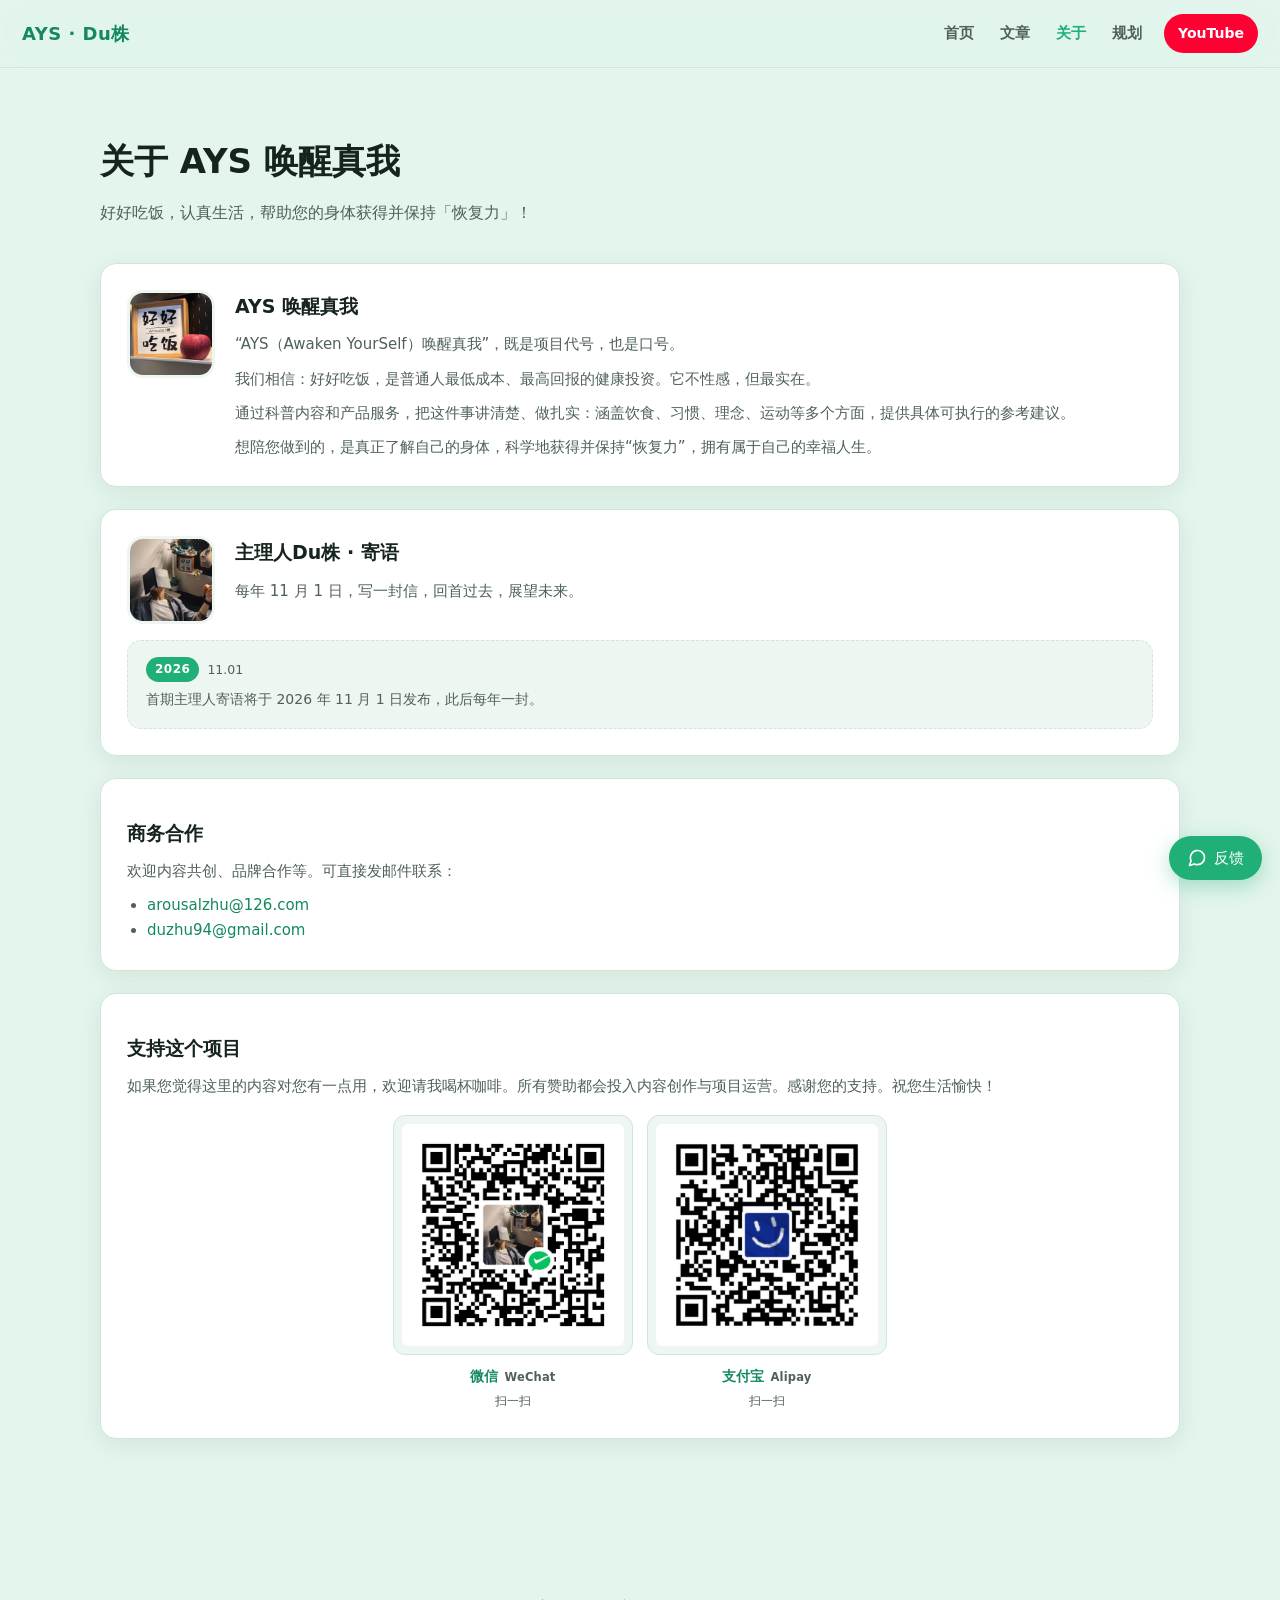
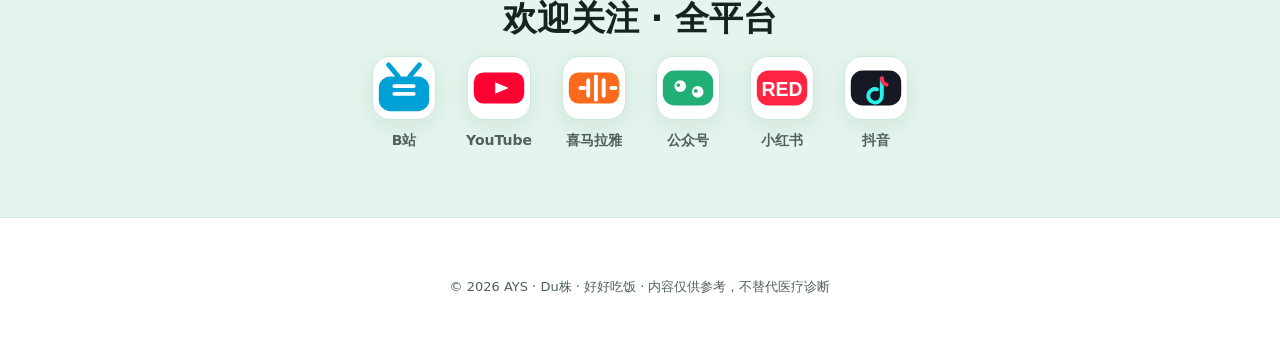
==== about.html @ b8af6a92 "content(about): 商务合作邮箱恢复为标准 mailto 链接写法" ====
<!DOCTYPE html>
<html lang="zh-CN">
<head>
  <!-- 本文件由 build.py 自动生成（生成日期随每次构建刷新），请勿手动修改；改文案见 content/*.md，改样式见 assets/style.css -->
  <meta charset="UTF-8" />
  <meta name="viewport" content="width=device-width, initial-scale=1.0" />
  <title>关于 AYS 唤醒真我 · 好好吃饭</title>
  <meta name="description" content="AYS 唤醒真我（Awaken YourSelf）——营养科普创作。好好吃饭，认真生活，帮助您的身体获得并保持「恢复力」！" />
  <link rel="icon" href="assets/logo/logo-tile.svg" type="image/svg+xml" />
  <link rel="icon" href="assets/logo/favicon.ico" sizes="48x48" />
  <link rel="apple-touch-icon" href="assets/logo/apple-touch-icon.png" />
  <meta name="theme-color" content="#1faf77" />
  <link rel="canonical" href="https://unclecatmyself.github.io/ays-website/about.html" />
  <meta property="og:title" content="关于 AYS 唤醒真我 · 好好吃饭" />
  <meta property="og:description" content="AYS 唤醒真我（Awaken YourSelf）——营养科普创作。好好吃饭，认真生活，帮助您的身体获得并保持「恢复力」！" />
  <meta property="og:type" content="website" />
  <meta property="og:url" content="https://unclecatmyself.github.io/ays-website/about.html" />
  <meta property="og:image" content="https://unclecatmyself.github.io/ays-website/assets/og-default.png" />
  <meta property="og:image:width" content="1200" />
  <meta property="og:image:height" content="630" />
  <meta name="twitter:card" content="summary_large_image" />
  <link rel="stylesheet" href="assets/style.css" />
  
</head>
<body>
  <nav class="nav" id="nav">
    <a class="nav__brand" href="index.html">AYS · Du株</a>
    <button class="nav__toggle" aria-label="菜单" aria-expanded="false">☰</button>
    <div class="nav__spacer"></div>
    <div class="nav__menu">
    <a class="nav__link" href="index.html">首页</a>
    <a class="nav__link" href="articles.html">文章</a>
    <a class="nav__link" href="about.html">关于</a>
    <a class="nav__link" href="roadmap.html">规划</a>
    <a class="nav__link nav__yt" href="https://www.youtube.com/@DuZhu-AYS" target="_blank" rel="noopener">YouTube</a>
    </div>
  </nav>
    <main class="wrap section">
      <h1 class="section__title">关于 AYS 唤醒真我</h1>
      <p class="section__lead">好好吃饭，认真生活，帮助您的身体获得并保持「恢复力」！</p>
    <div class="card card--person" style="margin-bottom:22px;">
      <div class="person__row">
        <div class="person__media"><img class="person__img person__img--square" src="assets/avatar.jpg" alt="AYS 唤醒真我 头像" loading="lazy" /></div>
        <div class="person__body">
          <div class="card__title">AYS 唤醒真我</div>
          <div class="card__text"><p>“AYS（Awaken YourSelf）唤醒真我”，既是项目代号，也是口号。</p>
<p>我们相信：好好吃饭，是普通人最低成本、最高回报的健康投资。它不性感，但最实在。</p>
<p>通过科普内容和产品服务，把这件事讲清楚、做扎实：涵盖饮食、习惯、理念、运动等多个方面，提供具体可执行的参考建议。</p>
<p>想陪您做到的，是真正了解自己的身体，科学地获得并保持“恢复力”，拥有属于自己的幸福人生。</p></div>
        </div>
      </div>
    </div>    <div class="card card--person" style="margin-bottom:22px;">
      <div class="person__row">
        <div class="person__media"><img class="person__img person__img--square" src="assets/duzhu-photo-square.jpg" alt="Du株 照片" loading="lazy" /></div>
        <div class="person__body">
          <div class="card__title">主理人Du株 · 寄语</div>
          <div class="card__text"><p>每年 11 月 1 日，写一封信，回首过去，展望未来。</p></div>
        </div>
      </div>
    <div class="letter letter--pending">
      <div class="letter__meta"><span class="letter__badge">2026</span><span class="letter__date">11.01</span></div>
      <p class="letter__excerpt">首期主理人寄语将于 2026 年 11 月 1 日发布，此后每年一封。</p>
    </div>
    </div>    <div class="card" style="margin-bottom:22px;">
      <div class="card__title">商务合作</div>
      <div class="card__text"><p>欢迎内容共创、品牌合作等。可直接发邮件联系：</p>
<ul><li><a href="mailto:arousalzhu@126.com">arousalzhu@126.com</a></li><li><a href="mailto:duzhu94@gmail.com">duzhu94@gmail.com</a></li></ul></div>
    </div>    <div class="card" style="margin-bottom:22px;">
      <div class="card__title">支持这个项目</div>
      <div class="card__text"><p>如果您觉得这里的内容对您有一点用，欢迎请我喝杯咖啡。所有赞助都会投入内容创作与项目运营。感谢您的支持。祝您生活愉快！</p></div>
    <div class="sponsor__grid">
      <div class="sponsor__item">
        <span class="sponsor__qr"><img src="assets/qr/qr-sponsor-wechat.png" alt="微信收款码 WeChat" loading="lazy" /></span>
        <span class="sponsor__name">微信<span class="sponsor__en">WeChat</span></span>
        <span class="sponsor__hint">扫一扫</span>
      </div>
      <div class="sponsor__item">
        <span class="sponsor__qr"><img src="assets/qr/qr-sponsor-alipay.png" alt="支付宝收款码 Alipay" loading="lazy" /></span>
        <span class="sponsor__name">支付宝<span class="sponsor__en">Alipay</span></span>
        <span class="sponsor__hint">扫一扫</span>
      </div>
    </div>
    </div>
    </main>
    <section class="section wrap" style="text-align:center;">
      <h2 class="section__title">欢迎关注 · 全平台</h2>
    <div class="channels">
      <a class="channel" href="https://space.bilibili.com/3546711997811319" target="_blank" rel="noopener" data-name="B站" aria-label="B站 频道">
        <span class="channel__badge"><svg viewBox="0 0 64 64" width="64" height="64"><rect x="6" y="20" width="52" height="36" rx="12" fill="#00a1d6"/><path d="M16 8l10 12M48 8l-10 12" stroke="#00a1d6" stroke-width="5" fill="none" stroke-linecap="round"/><path d="M22 30h20M22 38h20" stroke="#fff" stroke-width="4" stroke-linecap="round"/></svg></span>
        <span class="channel__name">B站</span>
        <span class="channel__card">
          <img class="channel__avatar" src="assets/avatar.jpg" alt="B站" loading="lazy" />
          <span class="channel__card-title">B站</span>
          <span class="channel__card-text">前往 B站频道 →</span>
        </span>
      </a>
      <a class="channel" href="https://www.youtube.com/@DuZhu-AYS" target="_blank" rel="noopener" data-name="YouTube" aria-label="YouTube 频道">
        <span class="channel__badge"><svg viewBox="0 0 64 64" width="64" height="64"><rect x="6" y="16" width="52" height="32" rx="10" fill="#ff0033"/><path d="M28 26l14 6-14 6z" fill="#fff"/></svg></span>
        <span class="channel__name">YouTube</span>
        <span class="channel__card">
          <img class="channel__avatar" src="assets/avatar.jpg" alt="YouTube" loading="lazy" />
          <span class="channel__card-title">YouTube</span>
          <span class="channel__card-text">前往 YouTube频道 →</span>
        </span>
      </a>
      <a class="channel" href="https://www.ximalaya.com/zhubo/57318376" target="_blank" rel="noopener" data-name="喜马拉雅" aria-label="喜马拉雅 频道">
        <span class="channel__badge"><svg viewBox="0 0 64 64" width="64" height="64"><rect x="6" y="16" width="52" height="32" rx="10" fill="#f96a1c"/><path d="M18 32h4M26 24v16M34 20v24M42 24v16M50 32h4" stroke="#fff" stroke-width="4" stroke-linecap="round"/></svg></span>
        <span class="channel__name">喜马拉雅</span>
        <span class="channel__card">
          <img class="channel__avatar" src="assets/avatar.jpg" alt="喜马拉雅" loading="lazy" />
          <span class="channel__card-title">喜马拉雅</span>
          <span class="channel__card-text">前往 喜马拉雅频道 →</span>
        </span>
      </a>
      <span class="channel channel--qr" tabindex="0" data-name="公众号" role="button" aria-label="公众号 扫码关注">
        <span class="channel__badge"><svg viewBox="0 0 64 64" width="64" height="64"><rect x="6" y="14" width="52" height="36" rx="12" fill="#1faf77"/><circle cx="24" cy="30" r="6" fill="#fff"/><circle cx="42" cy="36" r="6" fill="#fff"/><circle cx="22" cy="29" r="2" fill="#1faf77"/><circle cx="40" cy="35" r="2" fill="#1faf77"/></svg></span>
        <span class="channel__name">公众号</span>
        <span class="channel__card channel__card--qr">
          <img class="channel__qr" src="assets/qr/qr-wechat.png" alt="公众号二维码" loading="lazy" />
          <span class="channel__card-text">公众号 · 扫码关注</span>
        </span>
      </span>
      <span class="channel channel--qr" tabindex="0" data-name="小红书" role="button" aria-label="小红书 扫码关注">
        <span class="channel__badge"><svg viewBox="0 0 64 64" width="64" height="64"><rect x="6" y="14" width="52" height="36" rx="12" fill="#ff2442"/><text x="32" y="40" font-size="20" fill="#fff" text-anchor="middle" font-family="sans-serif" font-weight="800">RED</text></svg></span>
        <span class="channel__name">小红书</span>
        <span class="channel__card channel__card--qr">
          <img class="channel__qr" src="assets/qr/qr-xhs.png" alt="小红书二维码" loading="lazy" />
          <span class="channel__card-text">小红书 · 扫码关注</span>
        </span>
      </span>
      <span class="channel channel--qr" tabindex="0" data-name="抖音" role="button" aria-label="抖音 扫码关注">
        <span class="channel__badge"><svg viewBox="0 0 64 64" width="64" height="64"><rect x="6" y="14" width="52" height="36" rx="12" fill="#161823"/><path d="M38 22v18a7 7 0 11-5-6.6" stroke="#25f4ee" stroke-width="4" fill="none" stroke-linecap="round"/><path d="M38 22a7 7 0 005 6.6" stroke="#fe2c55" stroke-width="4" fill="none" stroke-linecap="round"/></svg></span>
        <span class="channel__name">抖音</span>
        <span class="channel__card channel__card--qr">
          <img class="channel__qr" src="assets/qr/qr-douyin.png" alt="抖音二维码" loading="lazy" />
          <span class="channel__card-text">抖音 · 扫码关注</span>
        </span>
      </span>
    </div>
    </section>
  <footer class="footer">

    <div class="footer__copy">© 2026 AYS · Du株 · 好好吃饭 · 内容仅供参考，不替代医疗诊断</div>
  </footer>
  <script src="assets/script.js"></script>
  <a class="feedback-fab" href="https://wj.qq.com/s2/28353037/n9yt/" target="_blank" rel="noopener" aria-label="填写意见反馈">
    <span class="feedback-fab__icon" aria-hidden="true">
      <svg viewBox="0 0 24 24" width="20" height="20" fill="none" stroke="currentColor" stroke-width="2" stroke-linecap="round" stroke-linejoin="round"><path d="M21 11.5a8.38 8.38 0 0 1-8.5 8.5 8.5 8.5 0 0 1-3.8-.9L3 21l1.9-5.7A8.5 8.5 0 1 1 21 11.5z"/></svg>
    </span>
    <span class="feedback-fab__text">反馈</span>
  </a>
</body>
</html>
---- assets/style.css ----
/* ===========================================================================
 * 文件：assets/style.css
 * 项目：AYS · Du株 · 好好吃饭 官网（前端样式）
 * 作者：神启（AI 助手，代主理人 Du株 维护）
 * 创建日期：2026-10-21（官网 v1）
 * 最近维护：2026-10-27
 * 版本：v1.0.0（首次合规归档）
 * 用途：官网全部页面样式（原生 CSS，无框架、无预处理器）
 * 主要作用：
 *   - 品牌调性：薄荷绿主色 #1faf77、扁平、清爽、可打印、深色模式
 *   - 响应式断点：1024 / 768 / 640 / 380；移动端优先（公众号 60%+ 流量）
 *   - 组件：导航/汉堡、Hero、卡片、视频外链卡、渠道区块、页脚、
 *           意见反馈悬浮按钮(.feedback-fab)、文章排版、打印样式
 * 依赖：无
 * 合规说明：与 assets/script.js 配套；主题色与 build.py 生成结构保持一致
 * ======================================================================== */

/* ============================================================
   AYS · Du株 · 好好吃饭  —  品牌官网样式
   设计基调：薄荷绿 / 扁平 / 清爽 / 可打印 / 固定浅色品牌基调（无深色模式）
   ============================================================ */

:root {
  /* 固定浅色品牌基调（2026-10-27 移除深色模式，全站统一薄荷浅底） */
  --bg: #e3f5ec;            /* 整页薄荷底（主背景） */
  --bg-soft: #ffffff;       /* 次级区块 / 页脚白底，制造层次 */
  --surface: #ffffff;       /* 卡片白 */
  --surface-2: #eef6f1;     /* 输入框 / 标签浅薄荷底 */
  --text: #16241d;          /* 深墨绿正文 */
  --text-muted: #4f6158;    /* 次级文字 */
  --primary: #1faf77;       /* 薄荷主色 */
  --primary-strong: #138a5c;
  --primary-soft: #d3efe2;  /* 标签底（比 bg 更浅） */
  --border: #cfe7da;        /* 薄荷边线 */
  --shadow: 0 6px 24px rgba(20, 60, 40, .08);
  --radius: 16px;
  --radius-sm: 10px;
  --maxw: 1080px;
  --font: "PingFang SC", "Microsoft YaHei", "Hiragino Sans GB", system-ui,
          -apple-system, "Segoe UI", Roboto, sans-serif;
}

* { box-sizing: border-box; }

html { scroll-behavior: smooth; }

body {
  margin: 0;
  font-family: var(--font);
  color: var(--text);
  background: var(--bg);
  line-height: 1.75;
  overflow-x: hidden;
  -webkit-font-smoothing: antialiased;
}
@supports (overflow-x: clip) { body { overflow-x: clip; } }

a { color: var(--primary-strong); text-decoration: none; }
a:hover { text-decoration: underline; }

img { max-width: 100%; height: auto; }

/* ---------- 顶部导航 ---------- */
.nav {
  position: sticky; top: 0; z-index: 50;
  display: flex; align-items: center; gap: 18px;
  padding: 14px 22px;
  background: var(--bg);
  background: color-mix(in srgb, var(--bg) 88%, transparent);
  backdrop-filter: saturate(140%) blur(10px);
  border-bottom: 1px solid var(--border);
}
.nav__brand { font-weight: 800; font-size: 18px; letter-spacing: .5px; }
.nav__brand span { color: var(--primary); }
.nav__spacer { flex: 1; }
.nav__toggle {
  display: none; width: 42px; height: 42px; border-radius: 10px;
  border: 1px solid var(--border); background: var(--surface-2); color: var(--text);
  font-size: 18px; line-height: 1; cursor: pointer;
  align-items: center; justify-content: center;
}
.nav__menu { display: flex; align-items: center; gap: 18px; }
.nav__link {
  color: var(--text-muted); font-weight: 600; font-size: 15px; padding: 6px 4px;
}
.nav__link:hover, .nav__link.is-active { color: var(--primary); text-decoration: none; }
.nav__yt {
  background: #ff0033; color: #fff !important; padding: 7px 14px;
  border-radius: 999px; font-weight: 700; font-size: 14px;
}
.nav__yt:hover { opacity: .9; text-decoration: none; }

/* ---------- 容器 ---------- */
.wrap { max-width: var(--maxw); margin: 0 auto; padding: 0 22px; }
.section { padding: 64px 0; }
.section--soft { background: var(--bg-soft); }

/* ---------- Hero ---------- */
.hero {
  padding: 88px 0 72px;
  background: var(--primary);
  color: #ffffff;
  text-align: center;
}
.hero__kicker {
  display: inline-block; letter-spacing: 3px; font-size: 13px; font-weight: 700;
  color: #d6f2e6; text-transform: uppercase; margin-bottom: 14px;
}
.hero__title {
  font-size: clamp(32px, 6vw, 56px); line-height: 1.15; margin: 0 0 18px;
  font-weight: 900; letter-spacing: -.5px;
}
.hero__title em { color: #eafff5; font-style: normal; }
.hero__sub { font-size: clamp(16px, 2.4vw, 20px); color: rgba(255,255,255,.92); max-width: 640px; margin: 0 auto 30px; }
.btn {
  display: inline-block; padding: 13px 26px; border-radius: 999px;
  font-weight: 700; font-size: 15px; cursor: pointer; border: 0;
  transition: transform .15s ease, box-shadow .15s ease;
}
.btn:hover { text-decoration: none; transform: translateY(-2px); }
.btn--primary { background: var(--primary); color: #fff; box-shadow: var(--shadow); }
.btn--ghost { background: var(--surface); color: var(--text); border: 1px solid var(--border); }
.btn-row { display: flex; gap: 14px; justify-content: center; flex-wrap: wrap; }

/* ---------- 区块标题 ---------- */
.section__title { font-size: clamp(24px, 4vw, 34px); font-weight: 800; margin: 0 0 8px; }
.section__lead { color: var(--text-muted); margin: 0 0 36px; max-width: 680px; }

/* ---------- 卡片网格 ---------- */
.grid { display: grid; gap: 22px; grid-template-columns: repeat(auto-fit, minmax(260px, 1fr)); }
.card {
  background: var(--surface); border: 1px solid var(--border);
  border-radius: var(--radius); padding: 26px; box-shadow: var(--shadow);
  transition: transform .18s ease, border-color .18s ease;
}
.card:hover { transform: translateY(-4px); border-color: var(--primary); }
.card__icon { font-size: 30px; }
.card__title { font-size: 19px; font-weight: 800; margin: 12px 0 8px; }
.card__text { color: var(--text-muted); font-size: 15px; margin: 0; }
.card__text p { margin: 0; }
.card__text p + p { margin-top: 8px; }
.card__text ul, .card__text ol { margin: 8px 0 0; padding-left: 20px; line-height: 1.7; }

/* 关于页人物卡：左图右文（图片由 about.md 的 [[PERSON:xxx]] 标记注入）
   统一规格：两张人物图都是 88×88 圆角方形 + 3px 淡薄荷描边，视觉语言一致 */
.person__row { display: flex; gap: 20px; align-items: flex-start; }
.person__media { flex: none; }
.person__img { display: block; width: 88px; height: 88px; object-fit: cover; }
.person__img--square { border-radius: 16px; border: 3px solid var(--surface-2); }
.person__body { flex: 1; min-width: 0; }
.person__body .card__title { margin-top: 0; }

/* 赞助收款码双卡（关于页「支持这个项目」区块，由 build.py 的 sponsor_grid() 生成） */
.sponsor__grid { display: grid; grid-template-columns: repeat(2, minmax(0, 240px)); justify-content: center; gap: 14px; margin-top: 16px; }
.sponsor__item { text-align: center; }
.sponsor__qr {
  display: block; background: var(--surface-2); border: 1px solid var(--border);
  border-radius: 12px; padding: 8px;
}
.sponsor__qr img { display: block; width: 100%; height: auto; border-radius: 6px; }
.sponsor__name { display: block; margin-top: 9px; font-size: 14px; font-weight: 700; color: var(--primary-strong); }
.sponsor__en { margin-left: 6px; font-size: 11.5px; font-weight: 600; color: var(--text-muted); letter-spacing: .2px; }
.sponsor__hint { display: block; margin-top: 2px; font-size: 12px; color: var(--text-muted); }

/* 主理人寄语：关于页摘要卡 / 归档页 / 详情页（内容源 content/letters/*.md，每年 11.01 一封） */
.letter { margin-top: 16px; background: var(--surface-2); border: 1px solid var(--border); border-radius: 14px; padding: 16px 18px; }
.letter--pending { border-style: dashed; }
.letter__meta { display: flex; align-items: center; gap: 8px; }
.letter__badge { font-size: 12px; font-weight: 800; color: #fff; background: var(--primary); border-radius: 999px; padding: 2px 9px; letter-spacing: .5px; }
.letter__date { font-size: 12.5px; color: var(--text-muted); }
.letter__title { font-size: 16px; font-weight: 700; margin: 9px 0 0; }
.letter__excerpt { font-size: 14px; color: var(--text-muted); line-height: 1.7; margin: 6px 0 0; }
.letter__foot { display: flex; gap: 16px; margin-top: 10px; }
.letter__more { font-size: 13.5px; font-weight: 700; color: var(--primary-strong); }
.letter__more--sub { font-weight: 500; color: var(--text-muted); }

.llist { display: grid; gap: 12px; margin-top: 8px; }
.lrow { display: flex; align-items: center; gap: 16px; background: var(--surface); border: 1px solid var(--border); border-radius: 14px; padding: 16px 18px; }
.lrow:hover { border-color: var(--primary); text-decoration: none; }
.lrow__year { flex: none; font-size: 20px; font-weight: 800; color: var(--primary-strong); }
.lrow__body { flex: 1; min-width: 0; display: block; }
.lrow__title { display: block; font-weight: 700; color: var(--text); }
.lrow__sum { display: block; font-size: 13.5px; color: var(--text-muted); margin-top: 2px; }
.lrow__date { flex: none; font-size: 12.5px; color: var(--text-muted); }
.backlink { margin-top: 26px; font-size: 14px; }
.backlink a { color: var(--primary-strong); font-weight: 600; }

.letter-view__date { margin: -6px 0 22px; font-size: 13px; color: var(--text-muted); }
.letter-view__body { font-size: 16px; line-height: 1.9; }
.letter-view__body p { margin: 0 0 16px; }
.letter-view__body ul, .letter-view__body ol { margin: 0 0 16px; padding-left: 22px; }
.letter-view__body h2 { font-size: 19px; margin: 28px 0 10px; }
.letter-view__body blockquote { margin: 0 0 16px; padding-left: 14px; border-left: 3px solid var(--primary-soft); color: var(--text-muted); }

@media (max-width: 640px) {
  .person__row { gap: 14px; }
  .person__img { width: 68px; height: 68px; }
  .person__img--square { border-radius: 14px; }
  .letter { padding: 14px; }
  .lrow { flex-wrap: wrap; gap: 10px 12px; padding: 14px; }
  .lrow__date { order: 3; width: 100%; }
}

.card__link { display: inline-block; margin-top: 14px; font-weight: 700; }

/* ---------- 文章列表卡 ---------- */
.post-card { display: flex; flex-direction: column; }
.post-card__meta { font-size: 13px; color: var(--text-muted); margin-bottom: 8px; }
.post-card__title { font-size: 20px; font-weight: 800; margin: 0 0 10px; }
.post-card__excerpt { color: var(--text-muted); font-size: 15px; flex: 1; }
.tag { display: inline-block; font-size: 12px; padding: 3px 10px; border-radius: 999px; background: var(--primary-soft); color: var(--primary-strong); font-weight: 700; margin-right: 6px; }

/* ---------- YouTube 嵌入 ---------- */
.yt {
  position: relative; width: 100%; padding-top: 56.25%;
  border-radius: var(--radius); overflow: hidden; box-shadow: var(--shadow);
  border: 1px solid var(--border); background: #000;
}
.yt iframe { position: absolute; inset: 0; width: 100%; height: 100%; border: 0; display: block; }
.yt__note { color: var(--text-muted); font-size: 14px; margin-top: 12px; text-align: center; }
.yt-link {
  display: flex; flex-direction: column; align-items: center; justify-content: center; gap: 16px;
  border-radius: var(--radius); overflow: hidden; box-shadow: var(--shadow); border: 1px solid var(--border);
  background: var(--primary); color: #fff; padding: 56px 24px; text-align: center; max-width: 820px; margin: 0 auto;
}
.yt-link__play { width: 64px; height: 64px; border-radius: 50%; background: rgba(255,255,255,.20); display: flex; align-items: center; justify-content: center; font-size: 26px; }
.yt-link__title { font-size: 22px; font-weight: 800; }
.yt-link__sub { font-size: 14px; opacity: .92; }
.yt-link__row { display: flex; gap: 12px; flex-wrap: wrap; justify-content: center; }
.yt-link__btn { display: inline-block; padding: 11px 22px; border-radius: 999px; font-weight: 700; font-size: 14px; background: #fff; color: var(--primary-strong); }

/* ---------- 文章正文 ---------- */
.article { max-width: 760px; margin: 0 auto; padding: 56px 22px 80px; }
.article__meta { color: var(--text-muted); font-size: 14px; margin-bottom: 10px; }
.article h1 { font-size: clamp(28px, 5vw, 40px); line-height: 1.2; margin: 6px 0 18px; }
.article h2 { font-size: 24px; margin: 38px 0 12px; }
.article h3 { font-size: 19px; margin: 28px 0 10px; }
.article p { margin: 16px 0; }
.article ul, .article ol { margin: 16px 0; padding-left: 22px; }
.article li { margin: 8px 0; }
.article blockquote {
  margin: 22px 0; padding: 14px 20px; border-left: 4px solid var(--primary);
  background: var(--surface-2); border-radius: 0 var(--radius-sm) var(--radius-sm) 0; color: var(--text-muted);
}
.article__cover { border-radius: var(--radius); margin: 8px 0 28px; box-shadow: var(--shadow); }

/* ---------- 分享 / 订阅 ---------- */
.share { display: flex; gap: 10px; flex-wrap: wrap; margin: 30px 0; }
.share a {
  display: inline-flex; align-items: center; gap: 6px; padding: 8px 14px;
  border: 1px solid var(--border); border-radius: 999px; font-size: 14px; font-weight: 600; color: var(--text);
}
.share a:hover { border-color: var(--primary); text-decoration: none; }
.subscribe {
  background: var(--primary-soft); border-radius: var(--radius); padding: 32px;
  text-align: center; margin: 40px 0;
}
.subscribe h3 { margin: 0 0 8px; }
.subscribe p { color: var(--text-muted); margin: 0 0 18px; }
.subscribe form { display: flex; gap: 10px; justify-content: center; flex-wrap: wrap; }
.subscribe input {
  padding: 12px 16px; border-radius: 999px; border: 1px solid var(--border);
  background: var(--surface); color: var(--text); min-width: 260px; font-size: 15px;
}
.subscribe button { border: 0; }

/* ---------- 关注渠道（欢迎关注 · 全平台） ---------- */
.channels { display: flex; gap: 30px; flex-wrap: wrap; justify-content: center; margin: 8px auto 0; }
.channel {
  position: relative; display: inline-flex; flex-direction: column; align-items: center; gap: 8px;
  cursor: pointer; text-decoration: none; color: var(--text); background: none; border: 0; font: inherit; padding: 0;
}
.channel__badge {
  width: 64px; height: 64px; border-radius: 18px; overflow: hidden; display: flex;
  align-items: center; justify-content: center; background: var(--surface);
  border: 1px solid var(--border); box-shadow: var(--shadow);
  transition: transform .18s ease, border-color .18s ease;
}
.channel__badge svg { width: 64px; height: 64px; display: block; }
.channel:hover .channel__badge, .channel:focus-visible .channel__badge { transform: translateY(-4px); border-color: var(--primary); }
.channel__name { font-size: 14px; font-weight: 700; color: var(--text-muted); }

/* 弹卡：始终白底，保证二维码可扫（含深色模式） */
.channel__card {
  position: absolute; bottom: calc(100% + 14px); left: 50%;
  transform: translateX(-50%) translateY(6px);
  width: 188px; padding: 14px; text-align: center; border-radius: 14px;
  background: #fff; color: #16241d; border: 1px solid #e2ece6; box-shadow: var(--shadow);
  opacity: 0; visibility: hidden; pointer-events: none;
  transition: opacity .18s ease, transform .18s ease, visibility .18s; z-index: 60;
}
.channel__card::after {
  content: ""; position: absolute; top: 100%; left: 50%; transform: translateX(-50%);
  border: 8px solid transparent; border-top-color: #fff;
}
.channel:hover .channel__card,
.channel:focus-within .channel__card,
.channel.is-open .channel__card {
  opacity: 1; visibility: visible; transform: translateX(-50%) translateY(0); pointer-events: auto;
}
.channel__avatar { width: 92px; height: 92px; border-radius: 50%; border: 3px solid var(--primary); object-fit: cover; }
.channel__qr { width: 148px; height: 148px; border-radius: 8px; display: block; margin: 0 auto; }
.channel__card-title { display: block; font-weight: 800; font-size: 15px; margin: 8px 0 2px; }
.channel__card-text { display: block; font-size: 13px; color: #5b6b62; }

/* 页脚 mini 行 */
.channels--mini { gap: 16px; }
.channels--mini .channel__badge { width: 42px; height: 42px; border-radius: 12px; }
.channels--mini .channel__badge svg { width: 42px; height: 42px; }
.channels--mini .channel__name { display: none; }
.channels--mini .channel__card { bottom: calc(100% + 8px); }

/* ---------- 页脚 ---------- */
.footer { border-top: 1px solid var(--border); padding: 40px 0; background: var(--bg-soft); color: var(--text-muted); }
.footer__row { display: flex; gap: 18px; flex-wrap: wrap; align-items: center; justify-content: center; font-size: 14px; }
.footer a { color: var(--text-muted); }
.footer__copy { text-align: center; font-size: 13px; margin-top: 18px; }
.feedback-fab {
  position: fixed;
  right: 18px;
  bottom: 20px;
  z-index: 60;
  display: inline-flex;
  align-items: center;
  gap: 7px;
  height: 44px;
  padding: 0 18px;
  background: var(--primary);
  color: #fff;
  font-size: 15px;
  font-weight: 500;
  border-radius: 999px;
  text-decoration: none;
  box-shadow: 0 6px 20px rgba(31,175,119,.35);
  transition: transform .15s ease, box-shadow .15s ease;
}
.feedback-fab:hover { transform: translateY(-2px); box-shadow: 0 10px 26px rgba(31,175,119,.42); }
.feedback-fab__icon { display: inline-flex; }
.feedback-fab__icon svg { display: block; }
@media (max-width: 768px) {
  .feedback-fab { right: 14px; bottom: 16px; height: 42px; padding: 0 16px; font-size: 14px; }
}

/* ---------- 响应式（电脑 / 平板 / 手机自适应） ---------- */
/* 桌面大屏（>1024px）：维持默认容器与留白 */
@media (max-width: 1024px) {
  .wrap { padding: 0 18px; }
  .section { padding: 56px 0; }
  .hero { padding: 76px 0 60px; }
}
/* 平板（≤768px）：导航收紧、渠道徽标与弹卡略缩、网格间隙收窄 */
@media (max-width: 768px) {
  .nav { gap: 12px; padding: 10px 14px; flex-wrap: nowrap; }
  .nav__toggle { display: inline-flex; }
  .nav__spacer { display: none; }
  .nav__menu {
    display: none; position: absolute; left: 0; right: 0; top: 100%;
    flex-direction: column; align-items: stretch; gap: 0;
    background: var(--bg); border-bottom: 1px solid var(--border);
    padding: 6px 14px 14px; box-shadow: var(--shadow);
  }
  .nav.is-open .nav__menu { display: flex; }
  .nav__menu .nav__link { padding: 14px 6px; font-size: 16px; border-bottom: 1px solid var(--border); }
  .nav__menu .nav__link:last-child { border-bottom: 0; }
  .nav__brand { font-size: 16px; }
  .nav__link { font-size: 14px; }
  .channel__badge { width: 58px; height: 58px; border-radius: 16px; }
  .channel__badge svg { width: 58px; height: 58px; }
  .channel__card { width: 172px; padding: 12px; }
  .channel__qr { width: 130px; height: 130px; }
  .channel__avatar { width: 82px; height: 82px; }
  .grid { gap: 16px; }
}
/* 手机（≤640px）：区块间距、Hero、导航换行、渠道排布 */
@media (max-width: 640px) {
  .section { padding: 44px 0; }
  .hero { padding: 60px 0 48px; }
  .nav { gap: 10px; padding: 12px 14px; flex-wrap: nowrap; }
  .nav__link { font-size: 14px; }
  .channels { gap: 22px; }
  .channel__name { font-size: 13px; }
}
/* 超小屏（≤380px）：进一步收敛弹卡与徽标，避免溢出 */
@media (max-width: 380px) {
  .channel__badge { width: 52px; height: 52px; }
  .channel__badge svg { width: 52px; height: 52px; }
  .channel__card { width: 156px; padding: 10px; }
  .channel__qr { width: 116px; height: 116px; }
  .channel__avatar { width: 72px; height: 72px; }
}

/* ---------- 打印 ---------- */
@media print {
  .nav, .hero__kicker, .btn-row, .yt, .subscribe, .share, .footer, .feedback-fab { display: none !important; }
  .channel__card { display: none !important; }
  body { color: #000; background: #fff; }
  .hero { background: #fff !important; color: #000 !important; padding: 24px 0 !important; }
  .hero__title, .hero__title em, .hero__sub, .hero__kicker { color: #000 !important; }
  .card { box-shadow: none; border: 1px solid #ccc; }
}
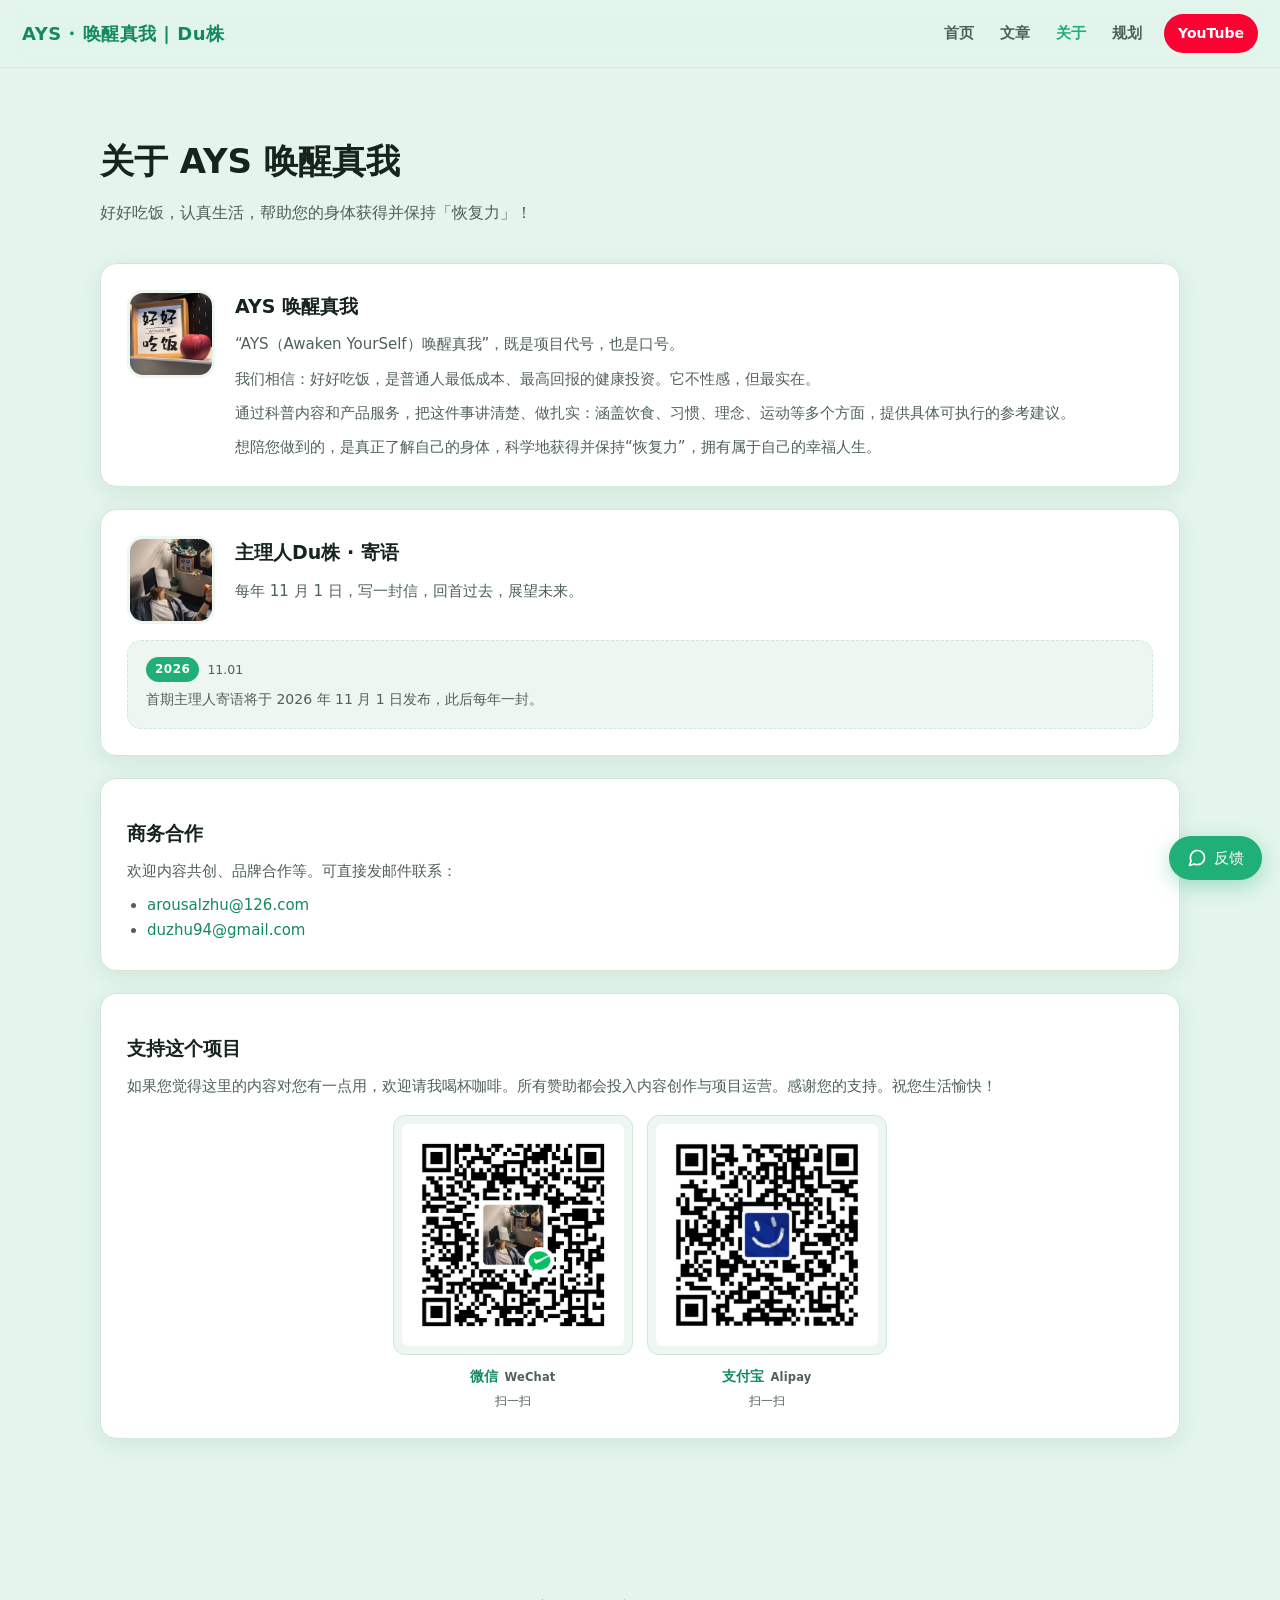
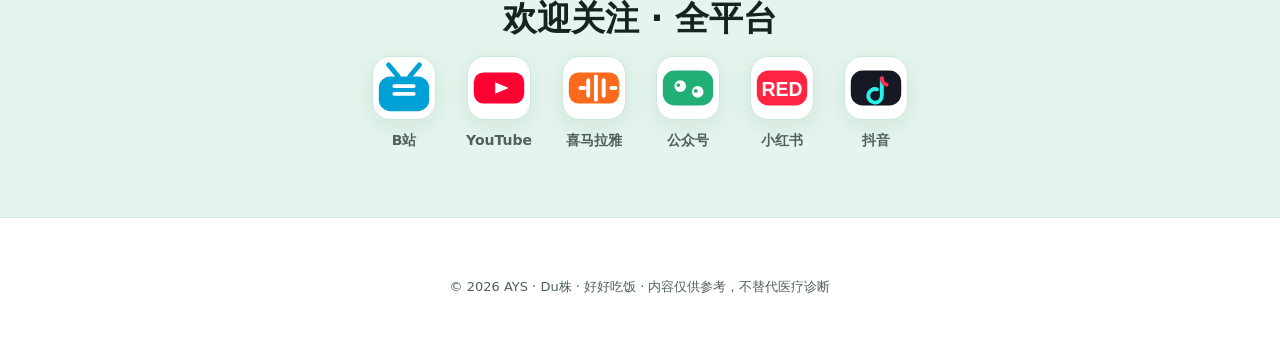
==== commit 64b1baa2: "content(home): 清空内容系列栏目，同步首页文案与品牌名调整；build 容错 markdown 表格化配置" ====
--- a/about.html
+++ b/about.html
@@ -24,7 +24,7 @@
 </head>
 <body>
   <nav class="nav" id="nav">
-    <a class="nav__brand" href="index.html">AYS · Du株</a>
+    <a class="nav__brand" href="index.html">AYS · 唤醒真我 | Du株</a>
     <button class="nav__toggle" aria-label="菜单" aria-expanded="false">☰</button>
     <div class="nav__spacer"></div>
     <div class="nav__menu">
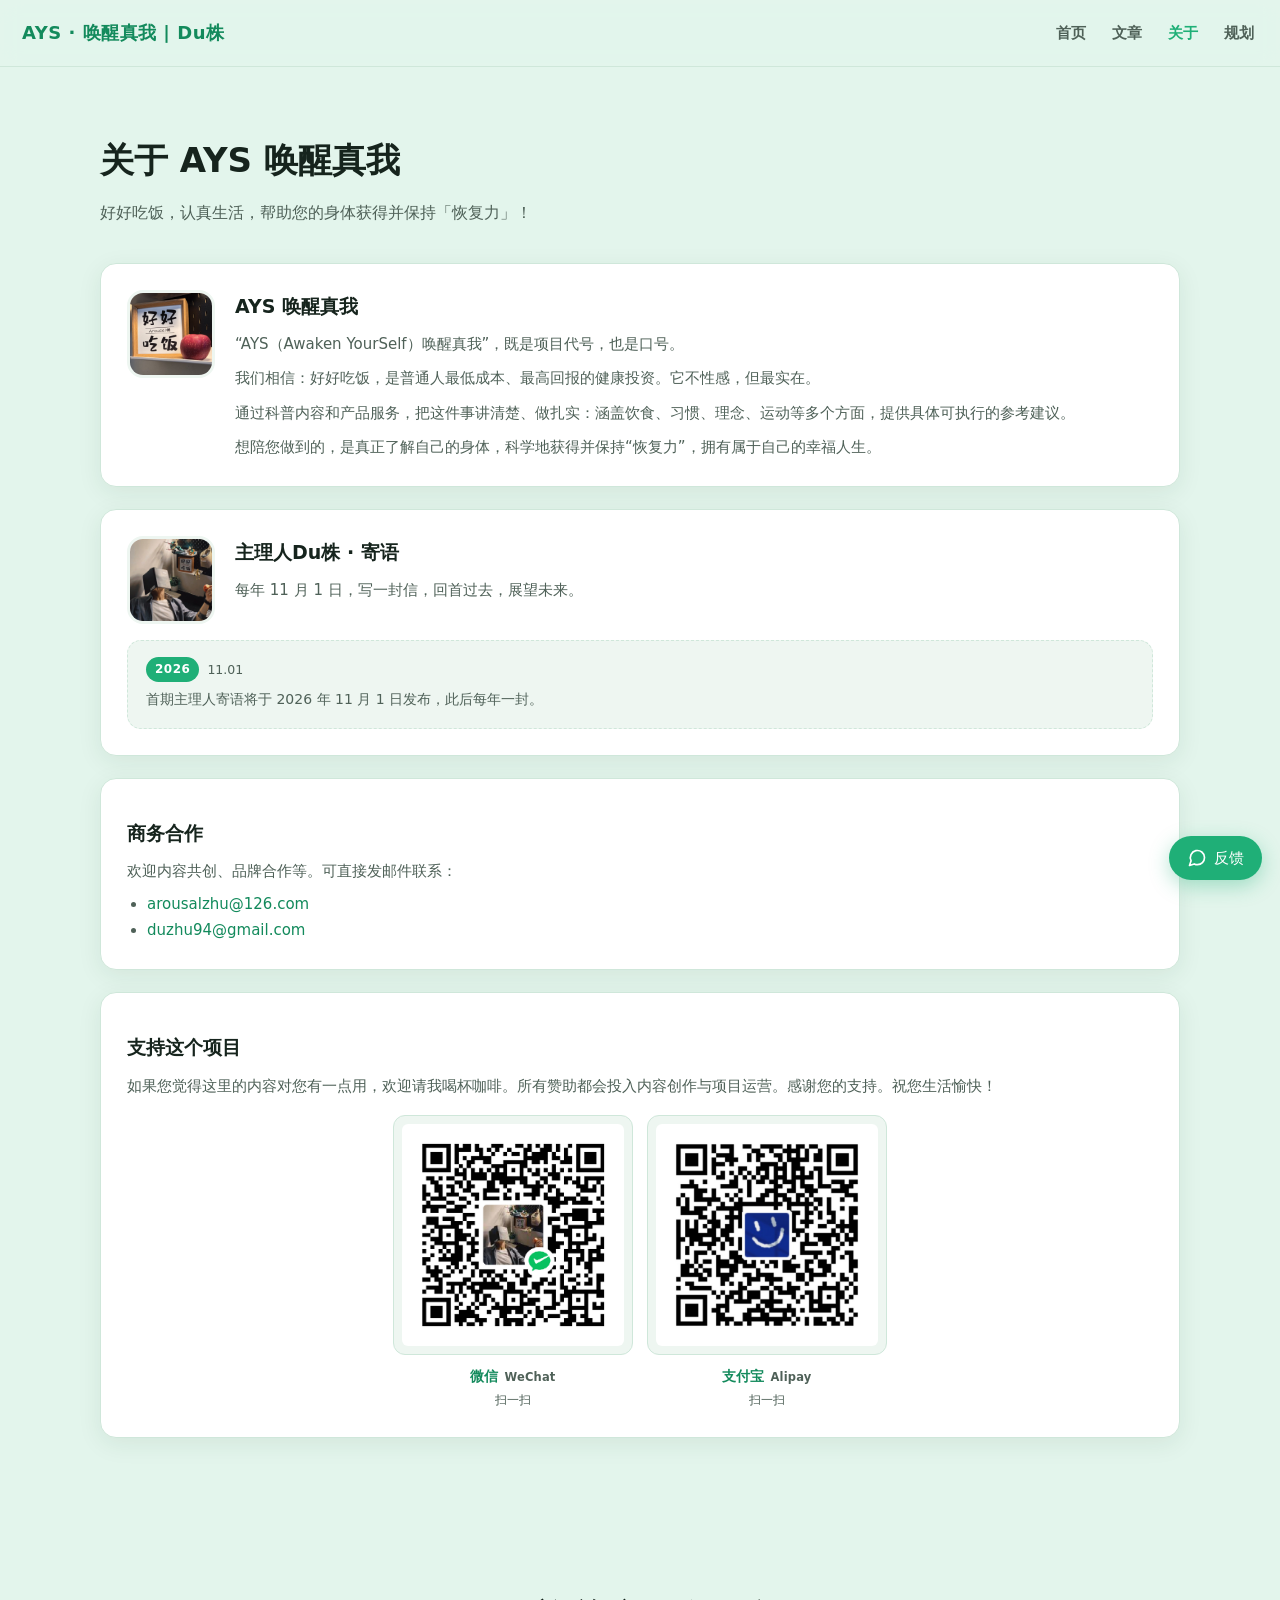
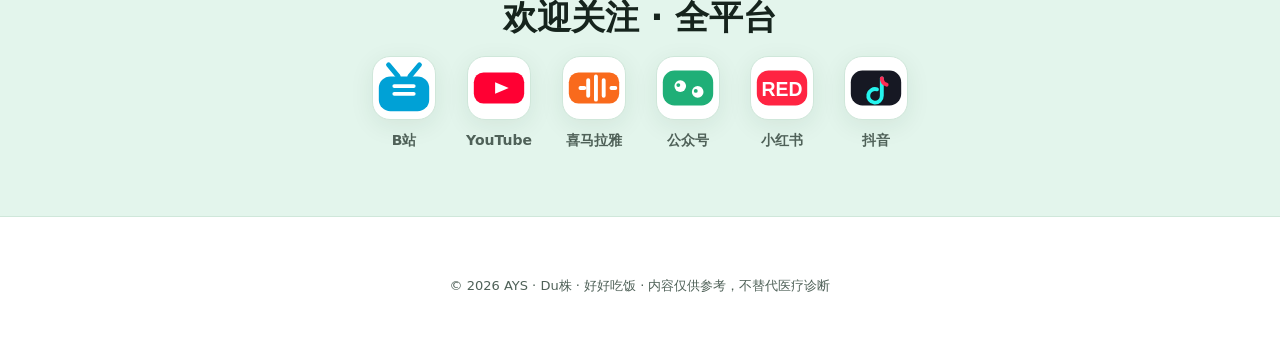
==== commit 1cc59380: "style(site): 全站页面标题统一为「页面名 | 品牌名」，移除导航 YouTube 按钮" ====
--- a/about.html
+++ b/about.html
@@ -4,14 +4,14 @@
   <!-- 本文件由 build.py 自动生成（生成日期随每次构建刷新），请勿手动修改；改文案见 content/*.md，改样式见 assets/style.css -->
   <meta charset="UTF-8" />
   <meta name="viewport" content="width=device-width, initial-scale=1.0" />
-  <title>关于 AYS 唤醒真我 · 好好吃饭</title>
+  <title>关于 | AYS · 唤醒真我 | Du株</title>
   <meta name="description" content="AYS 唤醒真我（Awaken YourSelf）——营养科普创作。好好吃饭，认真生活，帮助您的身体获得并保持「恢复力」！" />
   <link rel="icon" href="assets/logo/logo-tile.svg" type="image/svg+xml" />
   <link rel="icon" href="assets/logo/favicon.ico" sizes="48x48" />
   <link rel="apple-touch-icon" href="assets/logo/apple-touch-icon.png" />
   <meta name="theme-color" content="#1faf77" />
   <link rel="canonical" href="https://unclecatmyself.github.io/ays-website/about.html" />
-  <meta property="og:title" content="关于 AYS 唤醒真我 · 好好吃饭" />
+  <meta property="og:title" content="关于 | AYS · 唤醒真我 | Du株" />
   <meta property="og:description" content="AYS 唤醒真我（Awaken YourSelf）——营养科普创作。好好吃饭，认真生活，帮助您的身体获得并保持「恢复力」！" />
   <meta property="og:type" content="website" />
   <meta property="og:url" content="https://unclecatmyself.github.io/ays-website/about.html" />
@@ -32,7 +32,6 @@
     <a class="nav__link" href="articles.html">文章</a>
     <a class="nav__link" href="about.html">关于</a>
     <a class="nav__link" href="roadmap.html">规划</a>
-    <a class="nav__link nav__yt" href="https://www.youtube.com/@DuZhu-AYS" target="_blank" rel="noopener">YouTube</a>
     </div>
   </nav>
     <main class="wrap section">
--- a/assets/style.css
+++ b/assets/style.css
@@ -84,11 +84,6 @@
   color: var(--text-muted); font-weight: 600; font-size: 15px; padding: 6px 4px;
 }
 .nav__link:hover, .nav__link.is-active { color: var(--primary); text-decoration: none; }
-.nav__yt {
-  background: #ff0033; color: #fff !important; padding: 7px 14px;
-  border-radius: 999px; font-weight: 700; font-size: 14px;
-}
-.nav__yt:hover { opacity: .9; text-decoration: none; }
 
 /* ---------- 容器 ---------- */
 .wrap { max-width: var(--maxw); margin: 0 auto; padding: 0 22px; }
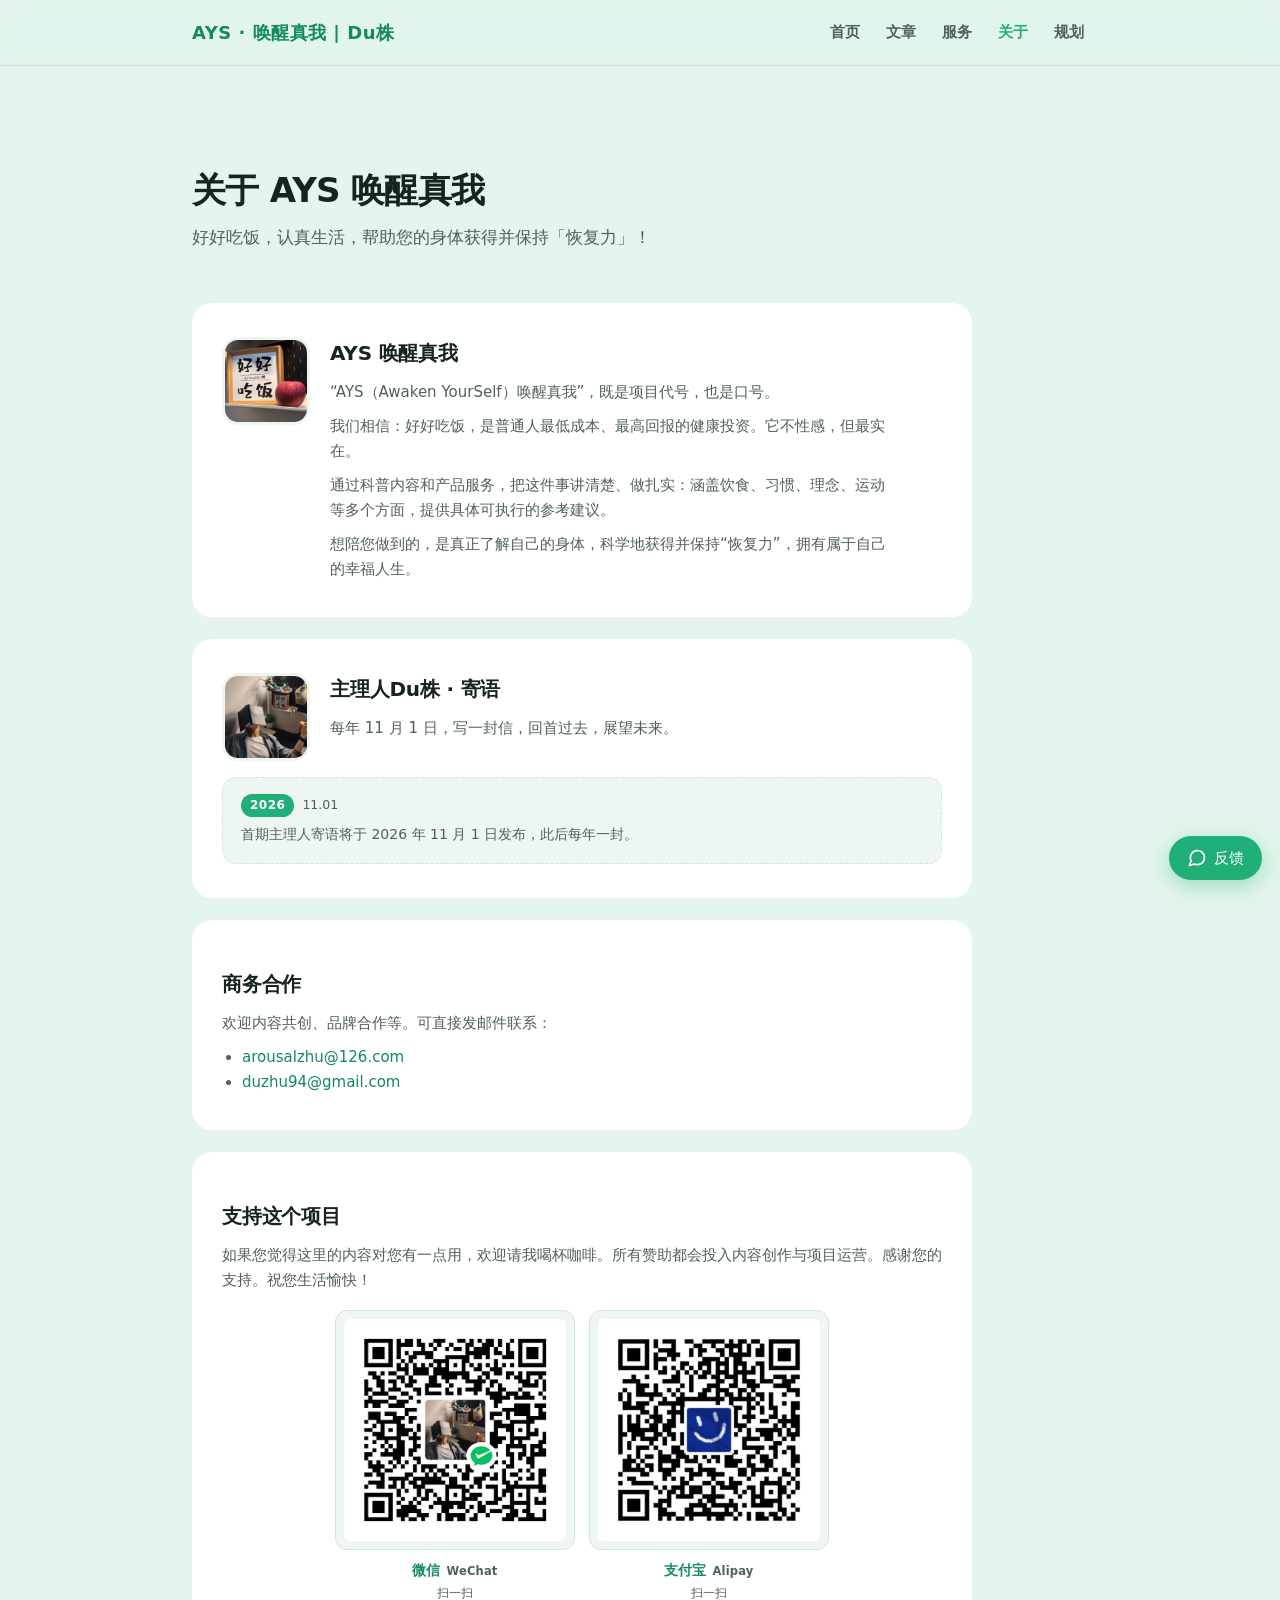
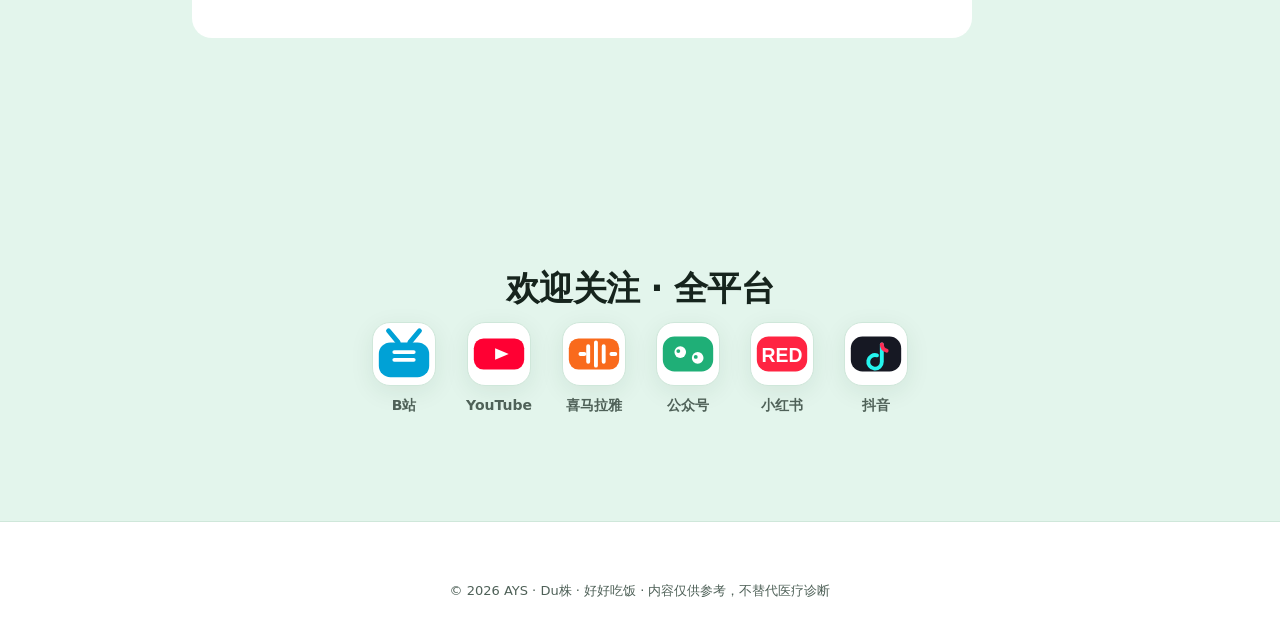
==== commit c86f2a73: "feat(service): 新增「服务」页，展示绿碗体测小程序码与介绍；导航加入口" ====
--- a/about.html
+++ b/about.html
@@ -30,6 +30,7 @@
     <div class="nav__menu">
     <a class="nav__link" href="index.html">首页</a>
     <a class="nav__link" href="articles.html">文章</a>
+    <a class="nav__link" href="service.html">服务</a>
     <a class="nav__link" href="about.html">关于</a>
     <a class="nav__link" href="roadmap.html">规划</a>
     </div>
--- a/assets/style.css
+++ b/assets/style.css
@@ -35,7 +35,8 @@
   --shadow: 0 6px 24px rgba(20, 60, 40, .08);
   --radius: 16px;
   --radius-sm: 10px;
-  --maxw: 1080px;
+  --maxw: 940px;            /* 内容区宽度（2026-10-30 由 1080 收窄，对齐大品牌窄栏留白） */
+  --gutter: 22px;           /* 左右安全边距，导航与正文共用，保证左右边界对齐 */
   --font: "PingFang SC", "Microsoft YaHei", "Hiragino Sans GB", system-ui,
           -apple-system, "Segoe UI", Roboto, sans-serif;
 }
@@ -49,7 +50,7 @@
   font-family: var(--font);
   color: var(--text);
   background: var(--bg);
-  line-height: 1.75;
+  line-height: 1.65;
   overflow-x: hidden;
   -webkit-font-smoothing: antialiased;
 }
@@ -64,7 +65,9 @@
 .nav {
   position: sticky; top: 0; z-index: 50;
   display: flex; align-items: center; gap: 18px;
-  padding: 14px 22px;
+  padding: 14px max(var(--gutter), calc((100% - var(--maxw)) / 2 + var(--gutter)));
+  /* 左右内边距随内容区对齐：让品牌名与右侧导航项和正文左右边界完全对齐
+     （2026-10-30 改：原来固定 22px 贴屏边，与居中的正文错位） */
   background: var(--bg);
   background: color-mix(in srgb, var(--bg) 88%, transparent);
   backdrop-filter: saturate(140%) blur(10px);
@@ -86,27 +89,30 @@
 .nav__link:hover, .nav__link.is-active { color: var(--primary); text-decoration: none; }
 
 /* ---------- 容器 ---------- */
-.wrap { max-width: var(--maxw); margin: 0 auto; padding: 0 22px; }
-.section { padding: 64px 0; }
+.wrap { max-width: var(--maxw); margin: 0 auto; padding: 0 var(--gutter); }
+/* 只用上下内边距：避免 .section.wrap 组合时 padding 简写把左右留白重置为 0
+   （2026-10-30 修：关于页原本因此比首页宽 44px，内容贴到容器边） */
+.section { padding-top: 104px; padding-bottom: 104px; }
 .section--soft { background: var(--bg-soft); }
 
 /* ---------- Hero ---------- */
 .hero {
-  padding: 88px 0 72px;
+  padding: 118px var(--gutter) 104px;   /* 左右内边距：小屏长标题不顶到屏幕边缘 */
   background: var(--primary);
   color: #ffffff;
   text-align: center;
 }
 .hero__kicker {
-  display: inline-block; letter-spacing: 3px; font-size: 13px; font-weight: 700;
-  color: #d6f2e6; text-transform: uppercase; margin-bottom: 14px;
+  display: inline-block; letter-spacing: 4px; font-size: 12px; font-weight: 700;
+  color: #c8ece0; text-transform: uppercase; margin-bottom: 20px;
 }
 .hero__title {
-  font-size: clamp(32px, 6vw, 56px); line-height: 1.15; margin: 0 0 18px;
-  font-weight: 900; letter-spacing: -.5px;
+  font-size: clamp(30px, 4.4vw, 56px); line-height: 1.1; margin: 0 0 24px;
+  font-weight: 700; letter-spacing: -.025em;
+  text-wrap: balance;   /* 小屏折行时均衡两行字数，避免把词拆开 */
 }
 .hero__title em { color: #eafff5; font-style: normal; }
-.hero__sub { font-size: clamp(16px, 2.4vw, 20px); color: rgba(255,255,255,.92); max-width: 640px; margin: 0 auto 30px; }
+.hero__sub { font-size: clamp(16px, 1.7vw, 19px); color: rgba(255,255,255,.92); max-width: 660px; margin: 0 auto 38px; line-height: 1.65; }
 .btn {
   display: inline-block; padding: 13px 26px; border-radius: 999px;
   font-weight: 700; font-size: 15px; cursor: pointer; border: 0;
@@ -118,20 +124,26 @@
 .btn-row { display: flex; gap: 14px; justify-content: center; flex-wrap: wrap; }
 
 /* ---------- 区块标题 ---------- */
-.section__title { font-size: clamp(24px, 4vw, 34px); font-weight: 800; margin: 0 0 8px; }
-.section__lead { color: var(--text-muted); margin: 0 0 36px; max-width: 680px; }
+/* 2026-10-30：字重 800→700、行高收到 1.18、加负字距，标题不再"又黑又挤" */
+.section__title { font-size: clamp(24px, 3.2vw, 34px); font-weight: 700; letter-spacing: -.02em; line-height: 1.18; margin: 0 0 14px; text-wrap: balance; }
+.section__lead { color: var(--text-muted); margin: 0 0 52px; max-width: 560px; font-size: 17px; line-height: 1.6; }
 
 /* ---------- 卡片网格 ---------- */
-.grid { display: grid; gap: 22px; grid-template-columns: repeat(auto-fit, minmax(260px, 1fr)); }
+.grid { display: grid; gap: 20px; grid-template-columns: repeat(auto-fit, minmax(260px, 1fr)); }
+/* 2026-10-30 卡片质感改版：去掉 1px 边框与投影，改用白色块浮在薄荷底上分层
+   （对齐苹果/华为做法：界面层级靠底色差，而不是描边与阴影） */
 .card {
-  background: var(--surface); border: 1px solid var(--border);
-  border-radius: var(--radius); padding: 26px; box-shadow: var(--shadow);
-  transition: transform .18s ease, border-color .18s ease;
-}
-.card:hover { transform: translateY(-4px); border-color: var(--primary); }
-.card__icon { font-size: 30px; }
-.card__title { font-size: 19px; font-weight: 800; margin: 12px 0 8px; }
-.card__text { color: var(--text-muted); font-size: 15px; margin: 0; }
+  background: var(--surface);
+  border-radius: 20px; padding: 34px 30px;
+  transition: background-color .2s ease;
+}
+/* 悬停：底色微微变亮，不做位移（位移是模板站的廉价感来源） */
+.card:hover { background: #fbfefc; }
+/* 兜底：白底区块里的白卡仍需要一条极淡分界，否则会融进背景 */
+.section--soft .card { box-shadow: inset 0 0 0 1px #eef6f1; }
+.card__icon { font-size: 32px; }
+.card__title { font-size: 20px; font-weight: 700; letter-spacing: -.01em; margin: 14px 0 10px; text-wrap: balance; }
+.card__text { color: var(--text-muted); font-size: 15px; line-height: 1.7; margin: 0; }
 .card__text p { margin: 0; }
 .card__text p + p { margin-top: 8px; }
 .card__text ul, .card__text ol { margin: 8px 0 0; padding-left: 20px; line-height: 1.7; }
@@ -142,7 +154,10 @@
 .person__media { flex: none; }
 .person__img { display: block; width: 88px; height: 88px; object-fit: cover; }
 .person__img--square { border-radius: 16px; border: 3px solid var(--surface-2); }
-.person__body { flex: 1; min-width: 0; }
+.person__body { flex: 1; min-width: 0; max-width: 560px; }
+/* 整栏里直接堆叠的卡片不必占满 940：收到 780px，长段落每行不超 40 字
+   （关于页的几张大卡宽度因此保持一致，不会长短不一） */
+.wrap > .card { max-width: 780px; }
 .person__body .card__title { margin-top: 0; }
 
 /* 赞助收款码双卡（关于页「支持这个项目」区块，由 build.py 的 sponsor_grid() 生成） */
@@ -225,9 +240,10 @@
 .yt-link__btn { display: inline-block; padding: 11px 22px; border-radius: 999px; font-weight: 700; font-size: 14px; background: #fff; color: var(--primary-strong); }
 
 /* ---------- 文章正文 ---------- */
-.article { max-width: 760px; margin: 0 auto; padding: 56px 22px 80px; }
+.article { max-width: 700px; margin: 0 auto; padding: 56px 22px 80px; }
+/* 正文阅读栏从 760 收到 700：中文每行约 32 字，长文读起来不累（2026-10-30） */
 .article__meta { color: var(--text-muted); font-size: 14px; margin-bottom: 10px; }
-.article h1 { font-size: clamp(28px, 5vw, 40px); line-height: 1.2; margin: 6px 0 18px; }
+.article h1 { font-size: clamp(28px, 4.4vw, 40px); line-height: 1.15; letter-spacing: -.02em; margin: 6px 0 20px; text-wrap: balance; }
 .article h2 { font-size: 24px; margin: 38px 0 12px; }
 .article h3 { font-size: 19px; margin: 28px 0 10px; }
 .article p { margin: 16px 0; }
@@ -339,13 +355,13 @@
 /* ---------- 响应式（电脑 / 平板 / 手机自适应） ---------- */
 /* 桌面大屏（>1024px）：维持默认容器与留白 */
 @media (max-width: 1024px) {
-  .wrap { padding: 0 18px; }
-  .section { padding: 56px 0; }
-  .hero { padding: 76px 0 60px; }
+  :root { --gutter: 18px; }   /* 只需改变量，导航与正文的左右边界自动同步 */
+  .section { padding-top: 72px; padding-bottom: 72px; }
+  .hero { padding-top: 88px; padding-bottom: 72px; }
 }
 /* 平板（≤768px）：导航收紧、渠道徽标与弹卡略缩、网格间隙收窄 */
 @media (max-width: 768px) {
-  .nav { gap: 12px; padding: 10px 14px; flex-wrap: nowrap; }
+  .nav { gap: 12px; padding: 10px var(--gutter); flex-wrap: nowrap; }
   .nav__toggle { display: inline-flex; }
   .nav__spacer { display: none; }
   .nav__menu {
@@ -368,9 +384,10 @@
 }
 /* 手机（≤640px）：区块间距、Hero、导航换行、渠道排布 */
 @media (max-width: 640px) {
-  .section { padding: 44px 0; }
-  .hero { padding: 60px 0 48px; }
-  .nav { gap: 10px; padding: 12px 14px; flex-wrap: nowrap; }
+  .section { padding-top: 52px; padding-bottom: 52px; }
+  .hero { padding-top: 64px; padding-bottom: 52px; }
+  .card { padding: 26px 22px; border-radius: 16px; }
+  .nav { gap: 10px; padding: 12px var(--gutter); flex-wrap: nowrap; }
   .nav__link { font-size: 14px; }
   .channels { gap: 22px; }
   .channel__name { font-size: 13px; }
@@ -392,4 +409,6 @@
   .hero { background: #fff !important; color: #000 !important; padding: 24px 0 !important; }
   .hero__title, .hero__title em, .hero__sub, .hero__kicker { color: #000 !important; }
   .card { box-shadow: none; border: 1px solid #ccc; }
-}
+  /* 屏幕上的大留白不适用于纸张：打印时收回，避免一页只放几行 */
+  .section { padding-top: 20px; padding-bottom: 20px; }
+}
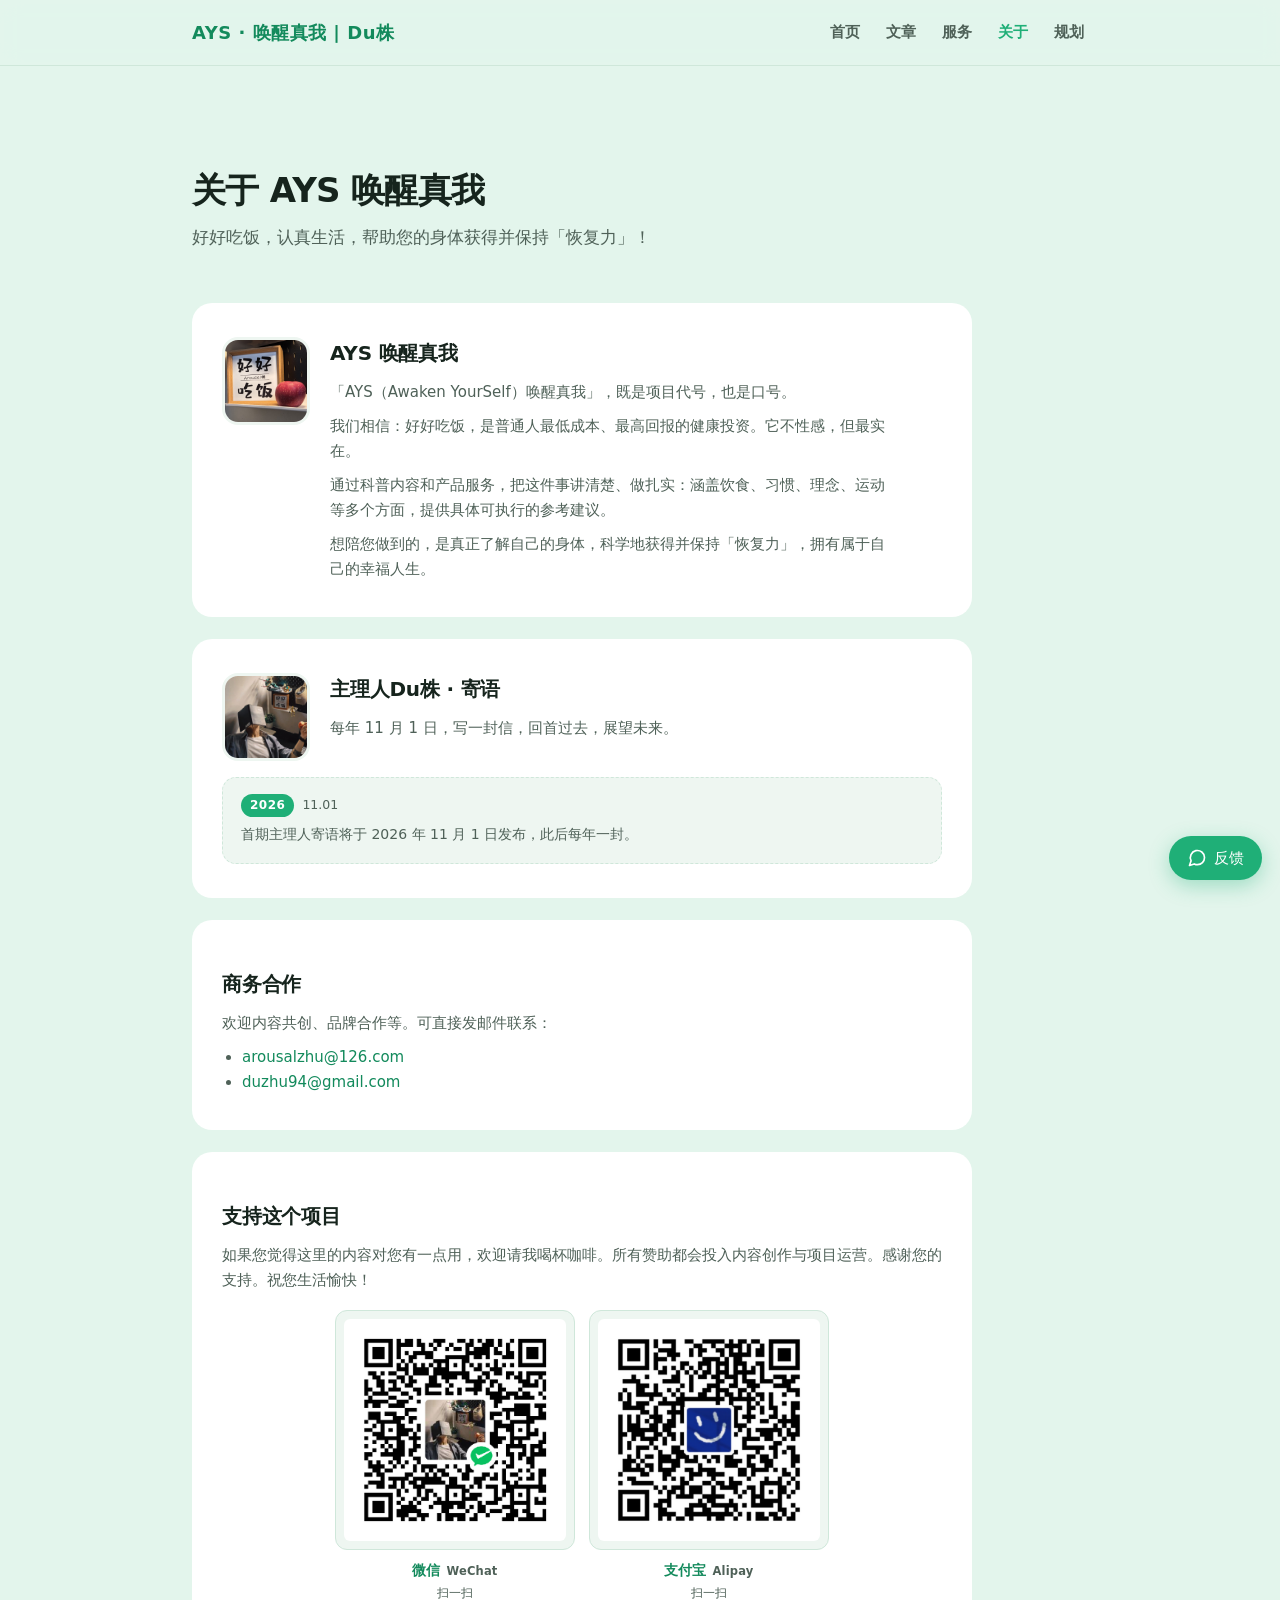
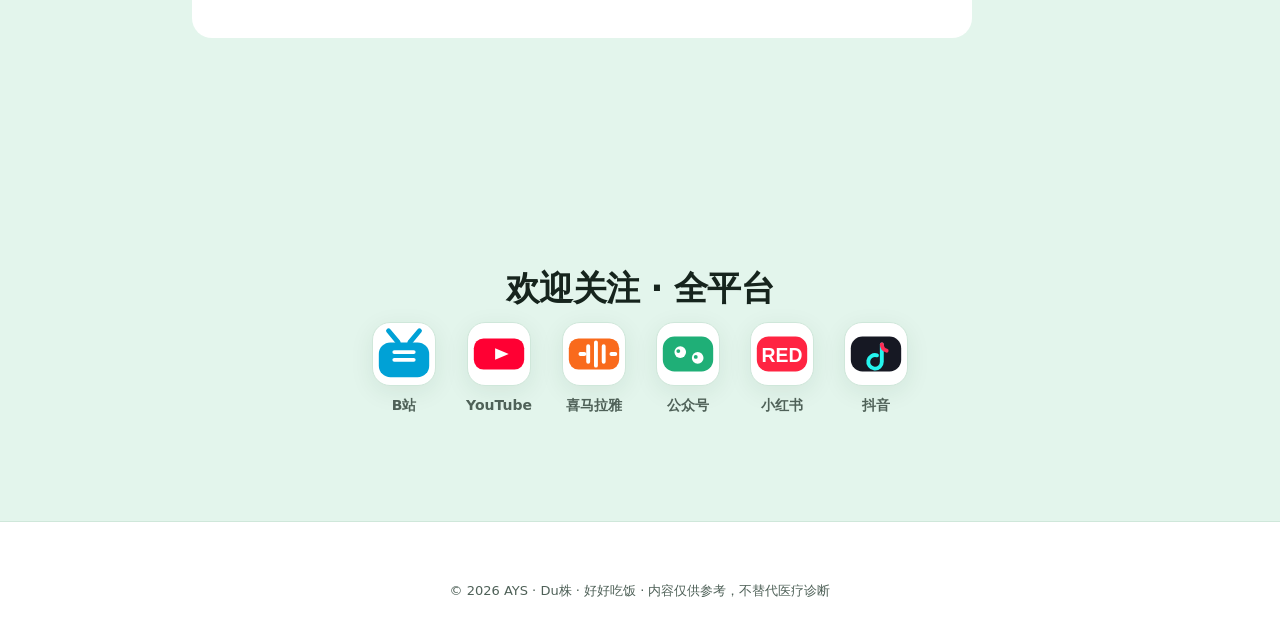
==== commit 6d563558: "content: 更新服务页与规划页文案；build 容错编辑器自动插入的表格行" ====
--- a/about.html
+++ b/about.html
@@ -43,10 +43,10 @@
         <div class="person__media"><img class="person__img person__img--square" src="assets/avatar.jpg" alt="AYS 唤醒真我 头像" loading="lazy" /></div>
         <div class="person__body">
           <div class="card__title">AYS 唤醒真我</div>
-          <div class="card__text"><p>“AYS（Awaken YourSelf）唤醒真我”，既是项目代号，也是口号。</p>
+          <div class="card__text"><p>「AYS（Awaken YourSelf）唤醒真我」，既是项目代号，也是口号。</p>
 <p>我们相信：好好吃饭，是普通人最低成本、最高回报的健康投资。它不性感，但最实在。</p>
 <p>通过科普内容和产品服务，把这件事讲清楚、做扎实：涵盖饮食、习惯、理念、运动等多个方面，提供具体可执行的参考建议。</p>
-<p>想陪您做到的，是真正了解自己的身体，科学地获得并保持“恢复力”，拥有属于自己的幸福人生。</p></div>
+<p>想陪您做到的，是真正了解自己的身体，科学地获得并保持「恢复力」，拥有属于自己的幸福人生。</p></div>
         </div>
       </div>
     </div>    <div class="card card--person" style="margin-bottom:22px;">
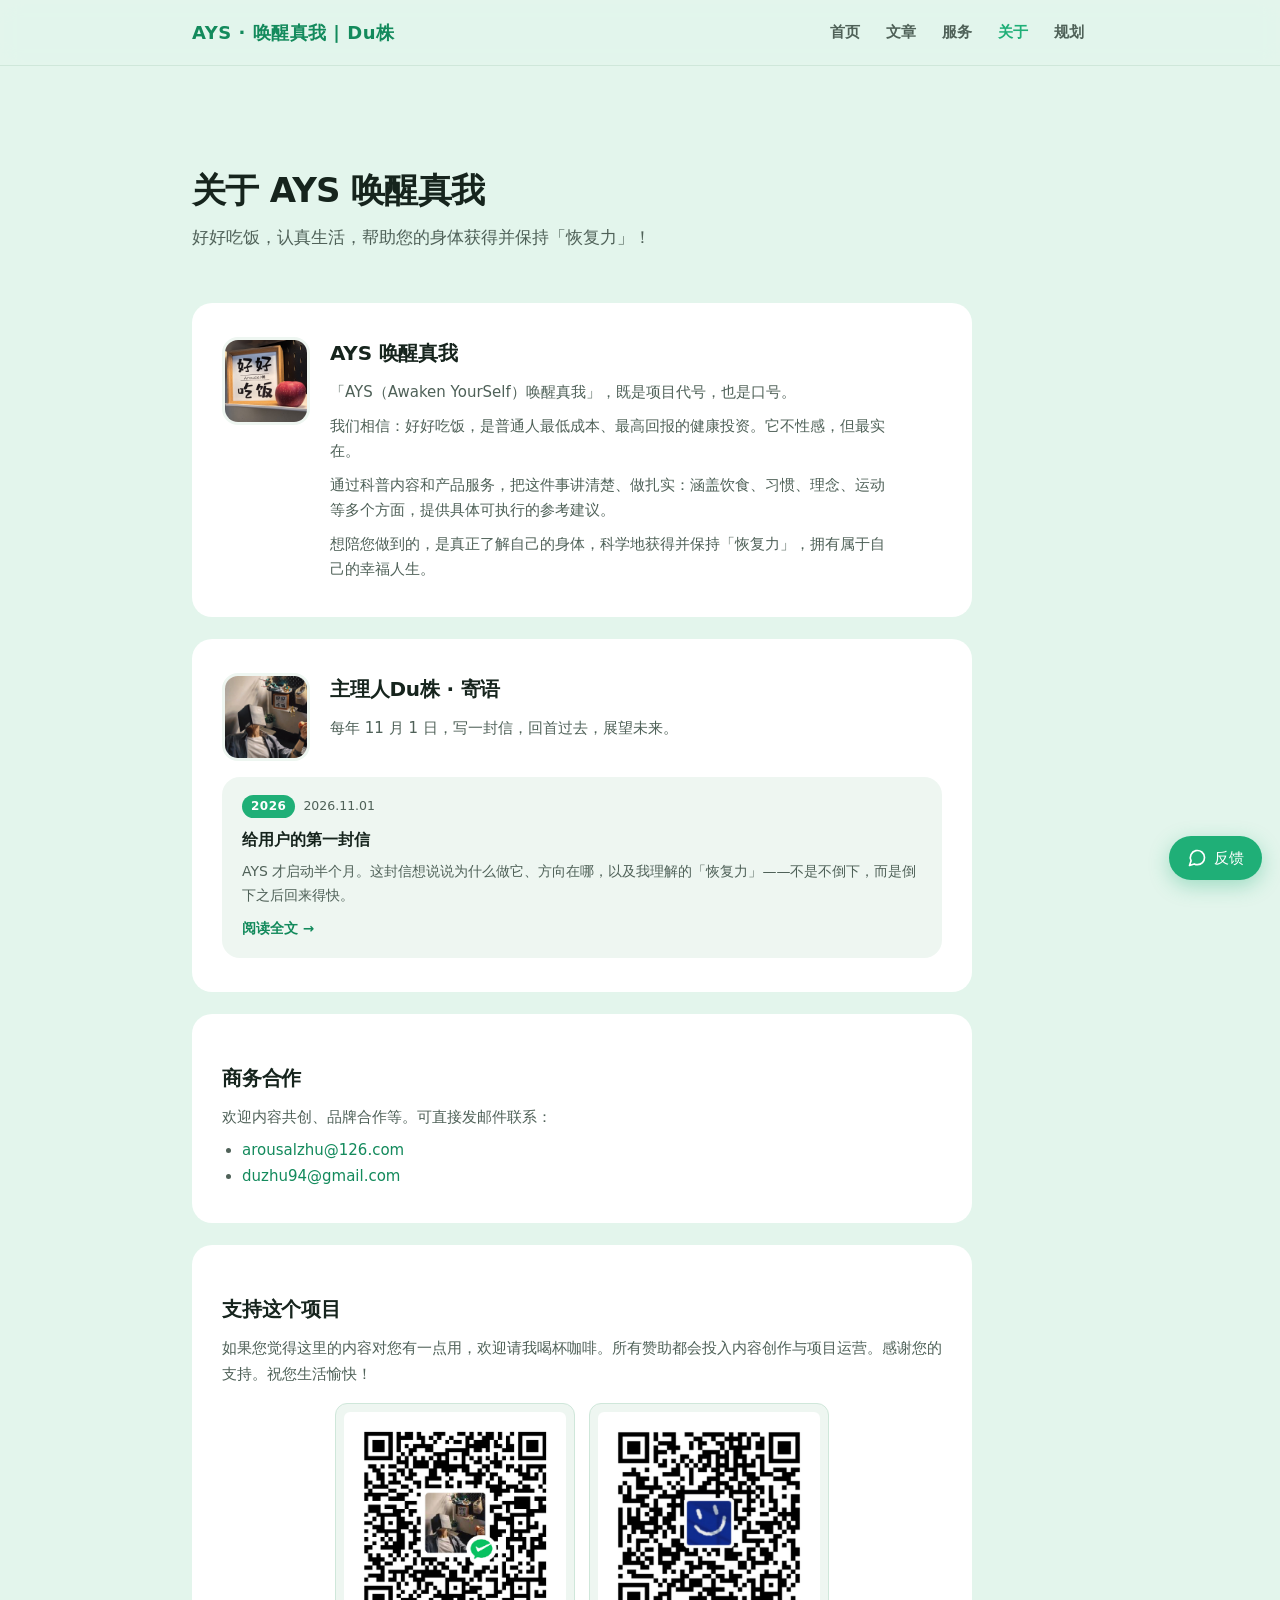
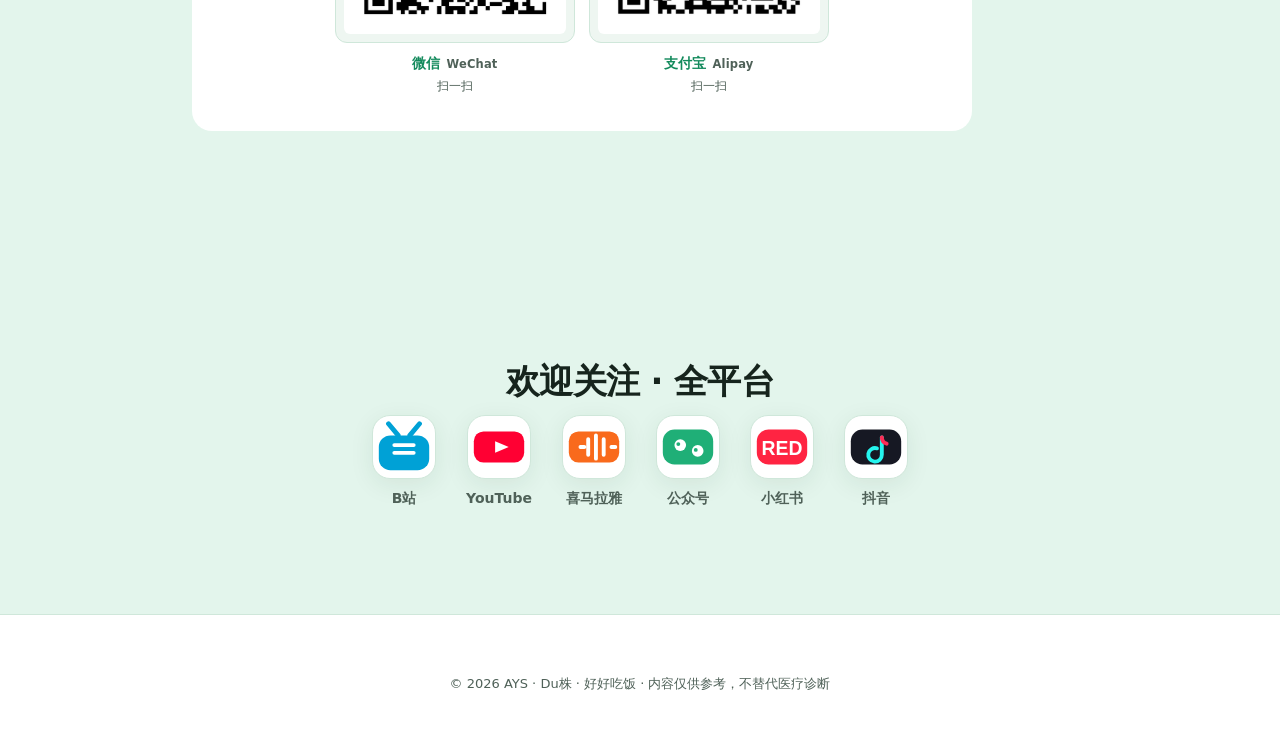
==== commit f340665a: "新增第一封信《给用户的第一封信》+ 信件页 iOS 阅读模式改版" ====
--- a/about.html
+++ b/about.html
@@ -4,6 +4,8 @@
   <!-- 本文件由 build.py 自动生成（生成日期随每次构建刷新），请勿手动修改；改文案见 content/*.md，改样式见 assets/style.css -->
   <meta charset="UTF-8" />
   <meta name="viewport" content="width=device-width, initial-scale=1.0" />
+  <meta http-equiv="Content-Security-Policy" content="default-src 'none'; script-src 'self'; style-src 'self'; img-src 'self' data:; font-src 'self'; connect-src 'none'; form-action 'none'; base-uri 'none'; frame-src https://player.bilibili.com https://www.youtube.com https://www.youtube-nocookie.com; manifest-src 'self'; upgrade-insecure-requests" />
+  <meta name="referrer" content="strict-origin-when-cross-origin" />
   <title>关于 | AYS · 唤醒真我 | Du株</title>
   <meta name="description" content="AYS 唤醒真我（Awaken YourSelf）——营养科普创作。好好吃饭，认真生活，帮助您的身体获得并保持「恢复力」！" />
   <link rel="icon" href="assets/logo/logo-tile.svg" type="image/svg+xml" />
@@ -38,7 +40,7 @@
     <main class="wrap section">
       <h1 class="section__title">关于 AYS 唤醒真我</h1>
       <p class="section__lead">好好吃饭，认真生活，帮助您的身体获得并保持「恢复力」！</p>
-    <div class="card card--person" style="margin-bottom:22px;">
+    <div class="card card--person u-mb22">
       <div class="person__row">
         <div class="person__media"><img class="person__img person__img--square" src="assets/avatar.jpg" alt="AYS 唤醒真我 头像" loading="lazy" /></div>
         <div class="person__body">
@@ -49,7 +51,7 @@
 <p>想陪您做到的，是真正了解自己的身体，科学地获得并保持「恢复力」，拥有属于自己的幸福人生。</p></div>
         </div>
       </div>
-    </div>    <div class="card card--person" style="margin-bottom:22px;">
+    </div>    <div class="card card--person u-mb22">
       <div class="person__row">
         <div class="person__media"><img class="person__img person__img--square" src="assets/duzhu-photo-square.jpg" alt="Du株 照片" loading="lazy" /></div>
         <div class="person__body">
@@ -57,15 +59,17 @@
           <div class="card__text"><p>每年 11 月 1 日，写一封信，回首过去，展望未来。</p></div>
         </div>
       </div>
-    <div class="letter letter--pending">
-      <div class="letter__meta"><span class="letter__badge">2026</span><span class="letter__date">11.01</span></div>
-      <p class="letter__excerpt">首期主理人寄语将于 2026 年 11 月 1 日发布，此后每年一封。</p>
+    <div class="letter">
+      <div class="letter__meta"><span class="letter__badge">2026</span><span class="letter__date">2026.11.01</span></div>
+      <div class="letter__title">给用户的第一封信</div>
+      <p class="letter__excerpt">AYS 才启动半个月。这封信想说说为什么做它、方向在哪，以及我理解的「恢复力」——不是不倒下，而是倒下之后回来得快。</p>
+      <div class="letter__foot"><a class="letter__more" href="letter-2026.html">阅读全文 →</a></div>
     </div>
-    </div>    <div class="card" style="margin-bottom:22px;">
+    </div>    <div class="card u-mb22">
       <div class="card__title">商务合作</div>
       <div class="card__text"><p>欢迎内容共创、品牌合作等。可直接发邮件联系：</p>
 <ul><li><a href="mailto:arousalzhu@126.com">arousalzhu@126.com</a></li><li><a href="mailto:duzhu94@gmail.com">duzhu94@gmail.com</a></li></ul></div>
-    </div>    <div class="card" style="margin-bottom:22px;">
+    </div>    <div class="card u-mb22">
       <div class="card__title">支持这个项目</div>
       <div class="card__text"><p>如果您觉得这里的内容对您有一点用，欢迎请我喝杯咖啡。所有赞助都会投入内容创作与项目运营。感谢您的支持。祝您生活愉快！</p></div>
     <div class="sponsor__grid">
@@ -82,10 +86,10 @@
     </div>
     </div>
     </main>
-    <section class="section wrap" style="text-align:center;">
+    <section class="section wrap u-center">
       <h2 class="section__title">欢迎关注 · 全平台</h2>
     <div class="channels">
-      <a class="channel" href="https://space.bilibili.com/3546711997811319" target="_blank" rel="noopener" data-name="B站" aria-label="B站 频道">
+      <a class="channel" href="https://space.bilibili.com/3546711997811319" target="_blank" rel="noopener noreferrer" data-name="B站" aria-label="B站 频道">
         <span class="channel__badge"><svg viewBox="0 0 64 64" width="64" height="64"><rect x="6" y="20" width="52" height="36" rx="12" fill="#00a1d6"/><path d="M16 8l10 12M48 8l-10 12" stroke="#00a1d6" stroke-width="5" fill="none" stroke-linecap="round"/><path d="M22 30h20M22 38h20" stroke="#fff" stroke-width="4" stroke-linecap="round"/></svg></span>
         <span class="channel__name">B站</span>
         <span class="channel__card">
@@ -94,7 +98,7 @@
           <span class="channel__card-text">前往 B站频道 →</span>
         </span>
       </a>
-      <a class="channel" href="https://www.youtube.com/@DuZhu-AYS" target="_blank" rel="noopener" data-name="YouTube" aria-label="YouTube 频道">
+      <a class="channel" href="https://www.youtube.com/@DuZhu-AYS" target="_blank" rel="noopener noreferrer" data-name="YouTube" aria-label="YouTube 频道">
         <span class="channel__badge"><svg viewBox="0 0 64 64" width="64" height="64"><rect x="6" y="16" width="52" height="32" rx="10" fill="#ff0033"/><path d="M28 26l14 6-14 6z" fill="#fff"/></svg></span>
         <span class="channel__name">YouTube</span>
         <span class="channel__card">
@@ -103,7 +107,7 @@
           <span class="channel__card-text">前往 YouTube频道 →</span>
         </span>
       </a>
-      <a class="channel" href="https://www.ximalaya.com/zhubo/57318376" target="_blank" rel="noopener" data-name="喜马拉雅" aria-label="喜马拉雅 频道">
+      <a class="channel" href="https://www.ximalaya.com/zhubo/57318376" target="_blank" rel="noopener noreferrer" data-name="喜马拉雅" aria-label="喜马拉雅 频道">
         <span class="channel__badge"><svg viewBox="0 0 64 64" width="64" height="64"><rect x="6" y="16" width="52" height="32" rx="10" fill="#f96a1c"/><path d="M18 32h4M26 24v16M34 20v24M42 24v16M50 32h4" stroke="#fff" stroke-width="4" stroke-linecap="round"/></svg></span>
         <span class="channel__name">喜马拉雅</span>
         <span class="channel__card">
@@ -143,7 +147,7 @@
     <div class="footer__copy">© 2026 AYS · Du株 · 好好吃饭 · 内容仅供参考，不替代医疗诊断</div>
   </footer>
   <script src="assets/script.js"></script>
-  <a class="feedback-fab" href="https://wj.qq.com/s2/28353037/n9yt/" target="_blank" rel="noopener" aria-label="填写意见反馈">
+  <a class="feedback-fab" href="https://wj.qq.com/s2/28353037/n9yt/" target="_blank" rel="noopener noreferrer" aria-label="填写意见反馈">
     <span class="feedback-fab__icon" aria-hidden="true">
       <svg viewBox="0 0 24 24" width="20" height="20" fill="none" stroke="currentColor" stroke-width="2" stroke-linecap="round" stroke-linejoin="round"><path d="M21 11.5a8.38 8.38 0 0 1-8.5 8.5 8.5 8.5 0 0 1-3.8-.9L3 21l1.9-5.7A8.5 8.5 0 1 1 21 11.5z"/></svg>
     </span>
--- a/assets/style.css
+++ b/assets/style.css
@@ -173,8 +173,8 @@
 .sponsor__hint { display: block; margin-top: 2px; font-size: 12px; color: var(--text-muted); }
 
 /* 主理人寄语：关于页摘要卡 / 归档页 / 详情页（内容源 content/letters/*.md，每年 11.01 一封） */
-.letter { margin-top: 16px; background: var(--surface-2); border: 1px solid var(--border); border-radius: 14px; padding: 16px 18px; }
-.letter--pending { border-style: dashed; }
+.letter { margin-top: 16px; background: var(--surface-2); border-radius: 18px; padding: 18px 20px; }
+.letter--pending { border: 1px dashed var(--border); }
 .letter__meta { display: flex; align-items: center; gap: 8px; }
 .letter__badge { font-size: 12px; font-weight: 800; color: #fff; background: var(--primary); border-radius: 999px; padding: 2px 9px; letter-spacing: .5px; }
 .letter__date { font-size: 12.5px; color: var(--text-muted); }
@@ -185,8 +185,9 @@
 .letter__more--sub { font-weight: 500; color: var(--text-muted); }
 
 .llist { display: grid; gap: 12px; margin-top: 8px; }
-.lrow { display: flex; align-items: center; gap: 16px; background: var(--surface); border: 1px solid var(--border); border-radius: 14px; padding: 16px 18px; }
-.lrow:hover { border-color: var(--primary); text-decoration: none; }
+.lrow { display: flex; align-items: center; gap: 16px; background: var(--surface); border-radius: 18px; padding: 20px 22px; }
+.lrow:hover { background: #fbfefc; text-decoration: none; }
+.lrow:hover .lrow__title { color: var(--primary-strong); }
 .lrow__year { flex: none; font-size: 20px; font-weight: 800; color: var(--primary-strong); }
 .lrow__body { flex: 1; min-width: 0; display: block; }
 .lrow__title { display: block; font-weight: 700; color: var(--text); }
@@ -195,20 +196,46 @@
 .backlink { margin-top: 26px; font-size: 14px; }
 .backlink a { color: var(--primary-strong); font-weight: 600; }
 
-.letter-view__date { margin: -6px 0 22px; font-size: 13px; color: var(--text-muted); }
-.letter-view__body { font-size: 16px; line-height: 1.9; }
-.letter-view__body p { margin: 0 0 16px; }
-.letter-view__body ul, .letter-view__body ol { margin: 0 0 16px; padding-left: 22px; }
-.letter-view__body h2 { font-size: 19px; margin: 28px 0 10px; }
-.letter-view__body blockquote { margin: 0 0 16px; padding-left: 14px; border-left: 3px solid var(--primary-soft); color: var(--text-muted); }
+/* ---------- 信件详情页（2026-11-02 改版）：iOS 阅读模式 ----------
+   设计依据：白纸卡片浮在薄荷底上（不加边框、不加阴影，靠底色差分层），
+   窄栏 680px 让中文每行 34-38 字；正文 17px / 行高 1.88；标题大字重 + 负字距；
+   段与段靠留白分隔，只在「标题—正文」之间保留一条 hairline。 */
+.lp { padding: 74px var(--gutter) 96px; }
+.lp__sheet { max-width: 680px; margin: 0 auto; background: var(--surface); border-radius: 26px; padding: clamp(30px, 5.4vw, 66px); }
+.lp__eyebrow { display: block; font-size: 11px; font-weight: 800; letter-spacing: 2.4px; text-transform: uppercase; color: var(--primary-strong); }
+.lp__title { margin: 16px 0 0; font-size: clamp(29px, 5vw, 41px); font-weight: 700; line-height: 1.14; letter-spacing: -.03em; text-wrap: balance; }
+.lp__meta { margin: 18px 0 0; padding-bottom: 26px; border-bottom: 1px solid var(--border); font-size: 13px; color: var(--text-muted); letter-spacing: .2px; }
+.lp__body { margin: 30px 0 0; font-size: 17px; line-height: 1.88; letter-spacing: .006em; }
+.lp__body > p { margin: 0 0 1.35em; text-wrap: pretty; }
+.lp__body > p:first-of-type { font-weight: 600; margin-bottom: 1.6em; }   /* 称谓行 */
+.lp__body h3 { margin: 2.4em 0 1em; font-size: 18px; font-weight: 700; letter-spacing: -.01em; }
+.lp__body h3:first-child { margin-top: 0; }
+.lp__body > p:first-of-type + h3 { margin-top: 1.15em; }   /* 紧接称谓的第一个小标题，收一收上边距 */
+.lp__body ul, .lp__body ol { margin: 0 0 1.4em; padding: 0; list-style: none; }
+.lp__body li { position: relative; padding-left: 19px; margin: 0 0 .75em; text-wrap: pretty; }
+.lp__body li::before { content: ""; position: absolute; left: 3px; top: .74em; width: 5px; height: 5px; border-radius: 999px; background: var(--primary); }
+.lp__body blockquote { margin: 0 0 1.4em; padding-left: 16px; border-left: 2px solid var(--primary-soft); color: var(--text-muted); }
+.lp__body strong { font-weight: 700; }
+.lp__sign { margin: 2.8em 0 0; text-align: right; }
+.lp__sign-name { display: block; font-size: 17.5px; font-weight: 700; }
+.lp__sign-date { display: block; margin-top: 5px; font-size: 13px; color: var(--text-muted); letter-spacing: .4px; }
+.lp__foot { max-width: 680px; margin: 26px auto 0; padding: 0 clamp(30px, 5.4vw, 66px); display: flex; justify-content: space-between; gap: 16px; font-size: 14px; }
+.lp__foot a { color: var(--primary-strong); font-weight: 600; }
 
 @media (max-width: 640px) {
   .person__row { gap: 14px; }
   .person__img { width: 68px; height: 68px; }
   .person__img--square { border-radius: 14px; }
   .letter { padding: 14px; }
-  .lrow { flex-wrap: wrap; gap: 10px 12px; padding: 14px; }
+  .lrow { flex-wrap: wrap; gap: 10px 12px; padding: 16px 20px; }
   .lrow__date { order: 3; width: 100%; }
+  .lp { padding: 44px var(--gutter) 64px; }
+  .lp__sheet { border-radius: 20px; padding: 28px 22px 34px; }
+  .lp__title { margin-top: 13px; }
+  .lp__meta { margin-top: 15px; padding-bottom: 20px; }
+  .lp__body { margin-top: 24px; font-size: 16.5px; line-height: 1.85; }
+  .lp__body h3 { font-size: 17.5px; margin-top: 2em; }
+  .lp__foot { margin-top: 22px; }
 }
 
 .card__link { display: inline-block; margin-top: 14px; font-weight: 700; }
@@ -352,6 +379,14 @@
   .feedback-fab { right: 14px; bottom: 16px; height: 42px; padding: 0 16px; font-size: 14px; }
 }
 
+/* ---------- 工具类（2026-10-31 安全加固时新增） ----------
+   起因：CSP 收紧到 style-src 'self' 后，页面里不能再出现 style="..." 内联样式。
+   原先散落在模板里的几处内联样式，统一换成这几个语义类，效果完全一致。 */
+.u-center { text-align: center; }
+.u-mt30 { margin-top: 30px; }
+.u-mb22 { margin-bottom: 22px; }
+.yt--box { max-width: 820px; margin: 0 auto; }
+
 /* ---------- 响应式（电脑 / 平板 / 手机自适应） ---------- */
 /* 桌面大屏（>1024px）：维持默认容器与留白 */
 @media (max-width: 1024px) {
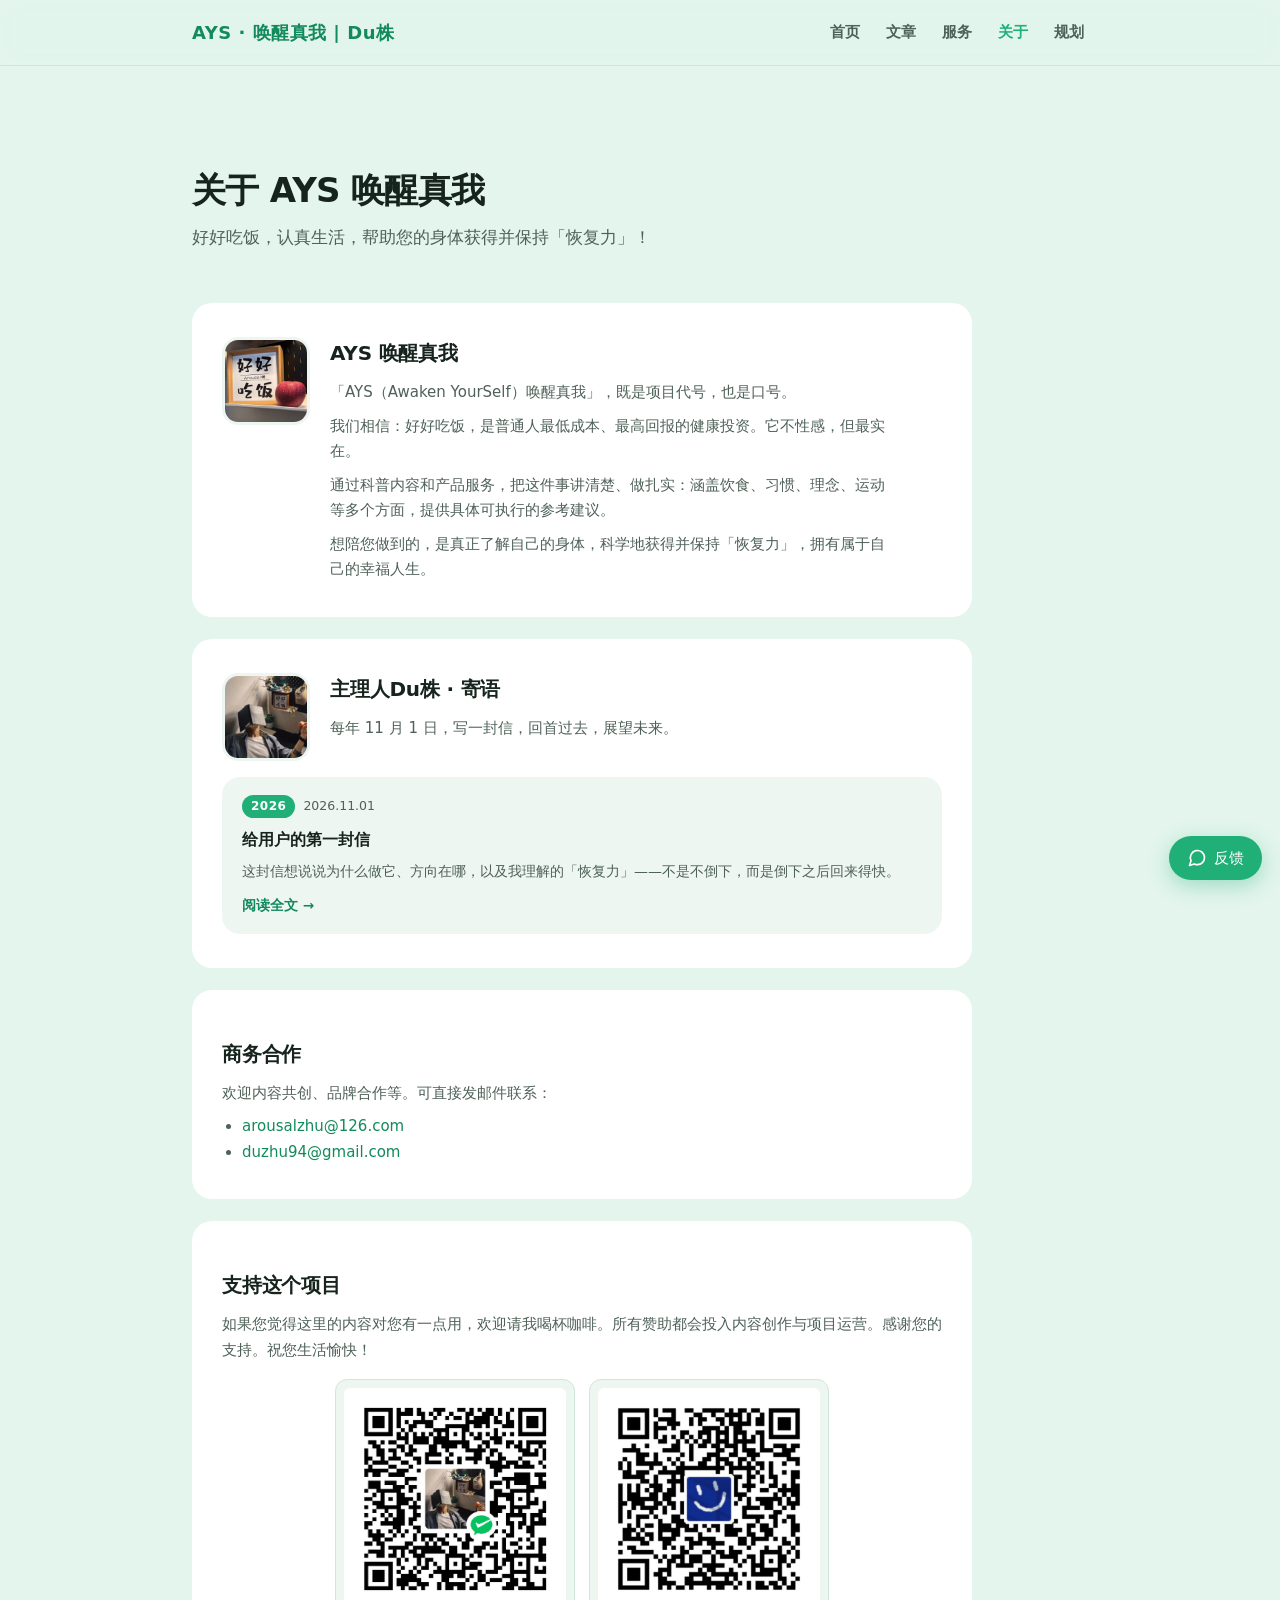
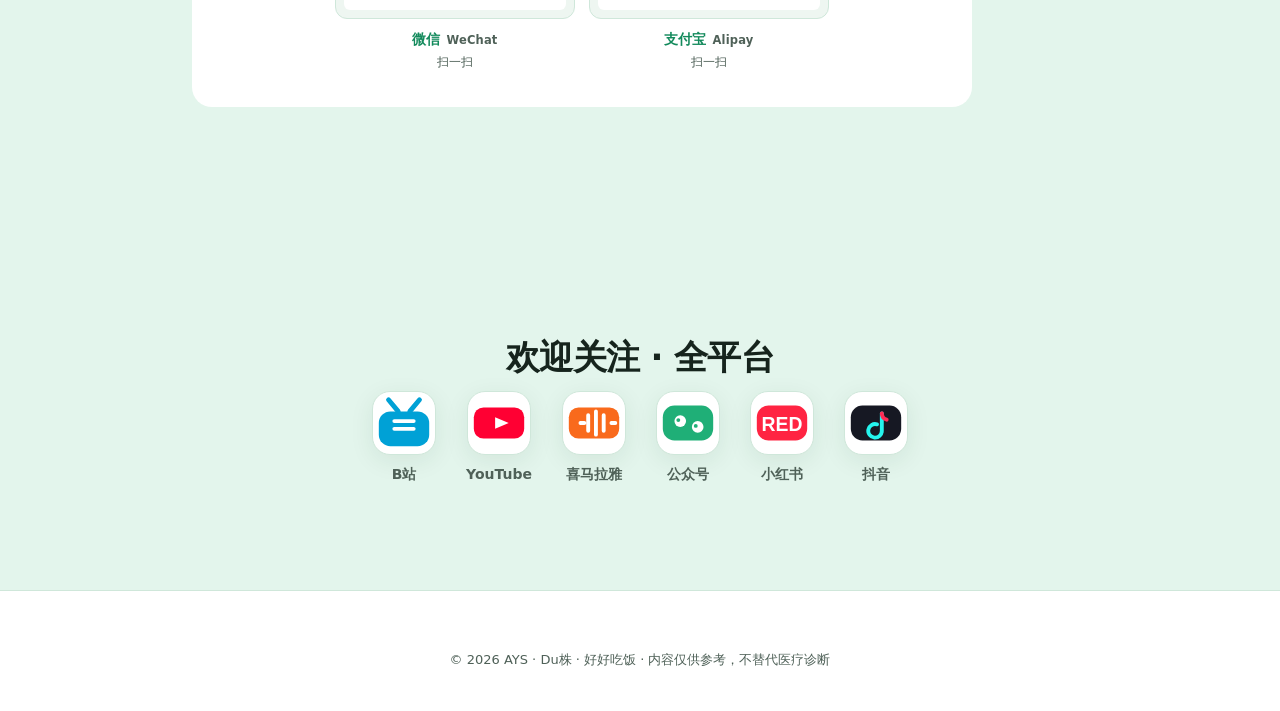
==== commit 2951bede: "第一封信摘要统一为用户指定版本（去掉开头 AYS 才启动半个月）" ====
--- a/about.html
+++ b/about.html
@@ -62,7 +62,7 @@
     <div class="letter">
       <div class="letter__meta"><span class="letter__badge">2026</span><span class="letter__date">2026.11.01</span></div>
       <div class="letter__title">给用户的第一封信</div>
-      <p class="letter__excerpt">AYS 才启动半个月。这封信想说说为什么做它、方向在哪，以及我理解的「恢复力」——不是不倒下，而是倒下之后回来得快。</p>
+      <p class="letter__excerpt">这封信想说说为什么做它、方向在哪，以及我理解的「恢复力」——不是不倒下，而是倒下之后回来得快。</p>
       <div class="letter__foot"><a class="letter__more" href="letter-2026.html">阅读全文 →</a></div>
     </div>
     </div>    <div class="card u-mb22">
--- a/assets/style.css
+++ b/assets/style.css
@@ -130,6 +130,8 @@
 
 /* ---------- 卡片网格 ---------- */
 .grid { display: grid; gap: 20px; grid-template-columns: repeat(auto-fit, minmax(260px, 1fr)); }
+/* 只有一篇文章时不撑满整行（940px 的单卡行宽太长，读起来累）；≥2 篇恢复多列 */
+.grid:has(> .post-card:only-child) { grid-template-columns: minmax(0, 720px); }
 /* 2026-10-30 卡片质感改版：去掉 1px 边框与投影，改用白色块浮在薄荷底上分层
    （对齐苹果/华为做法：界面层级靠底色差，而不是描边与阴影） */
 .card {
